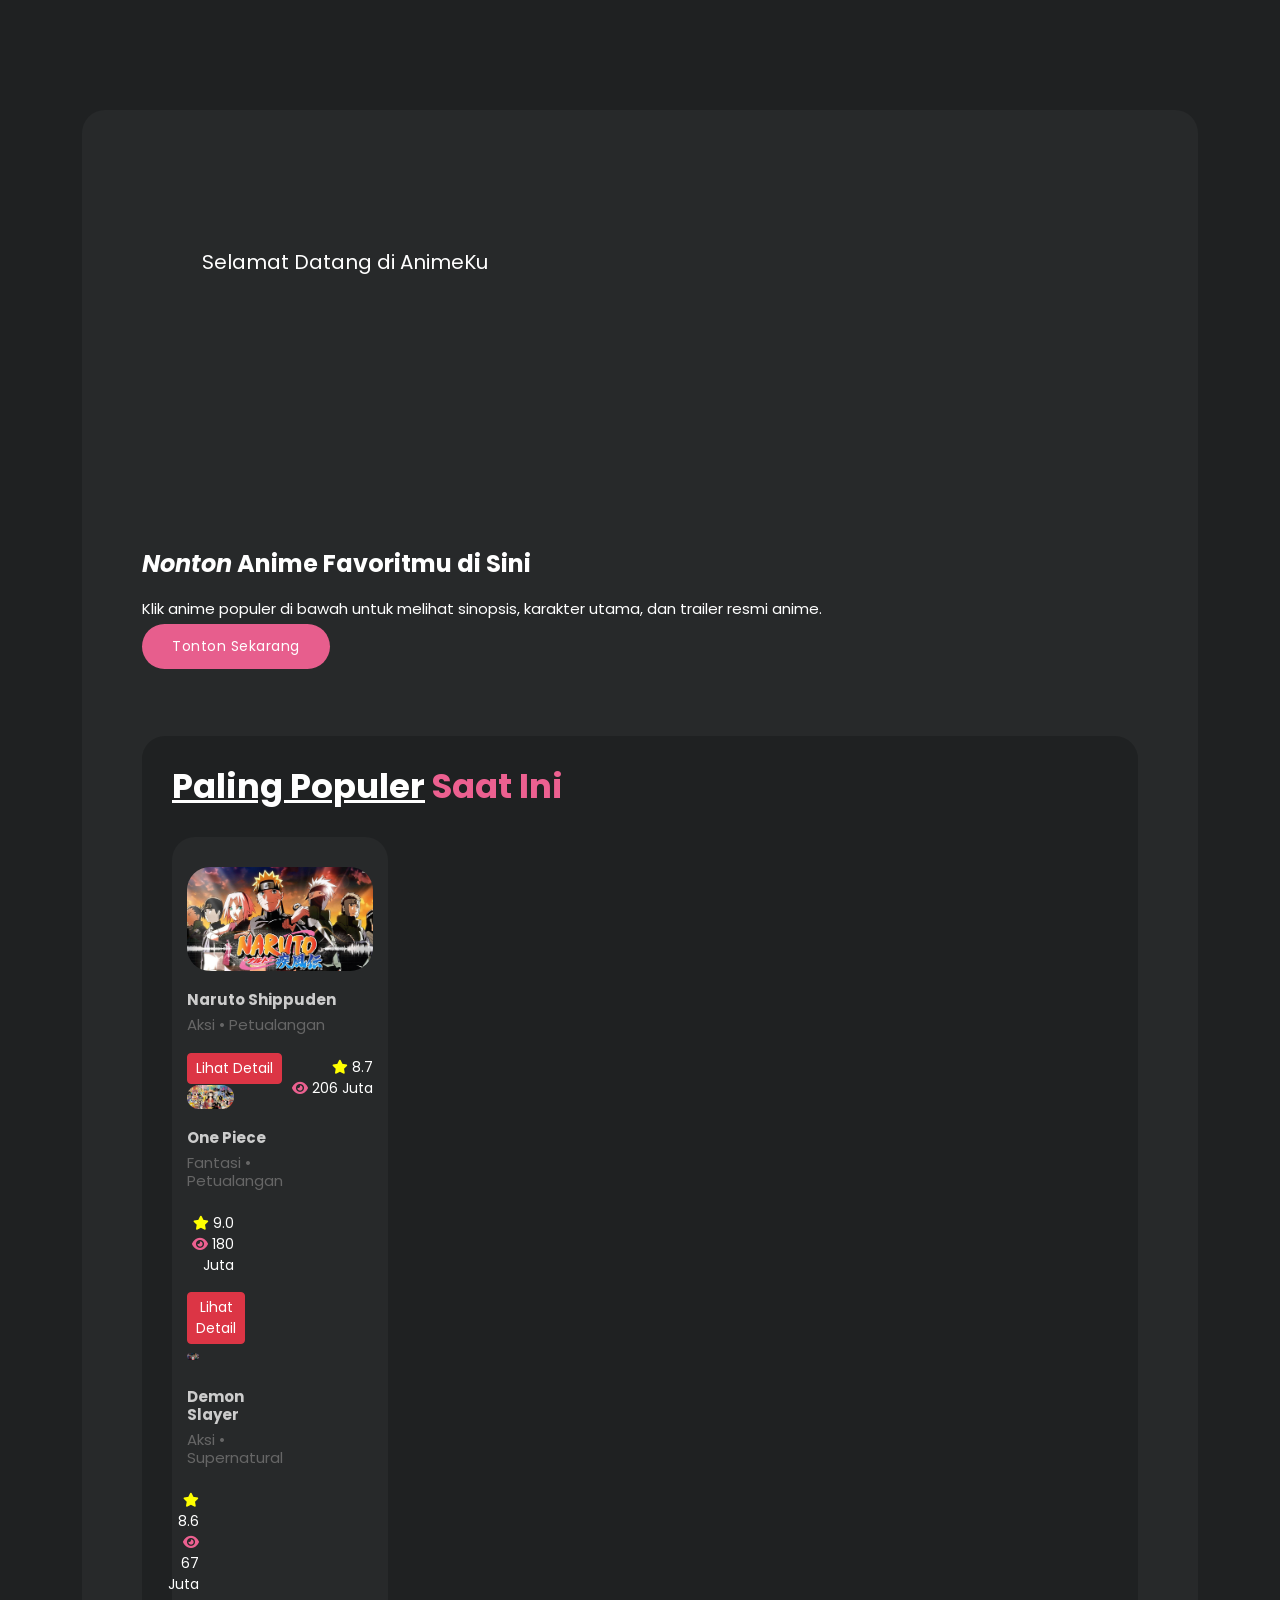
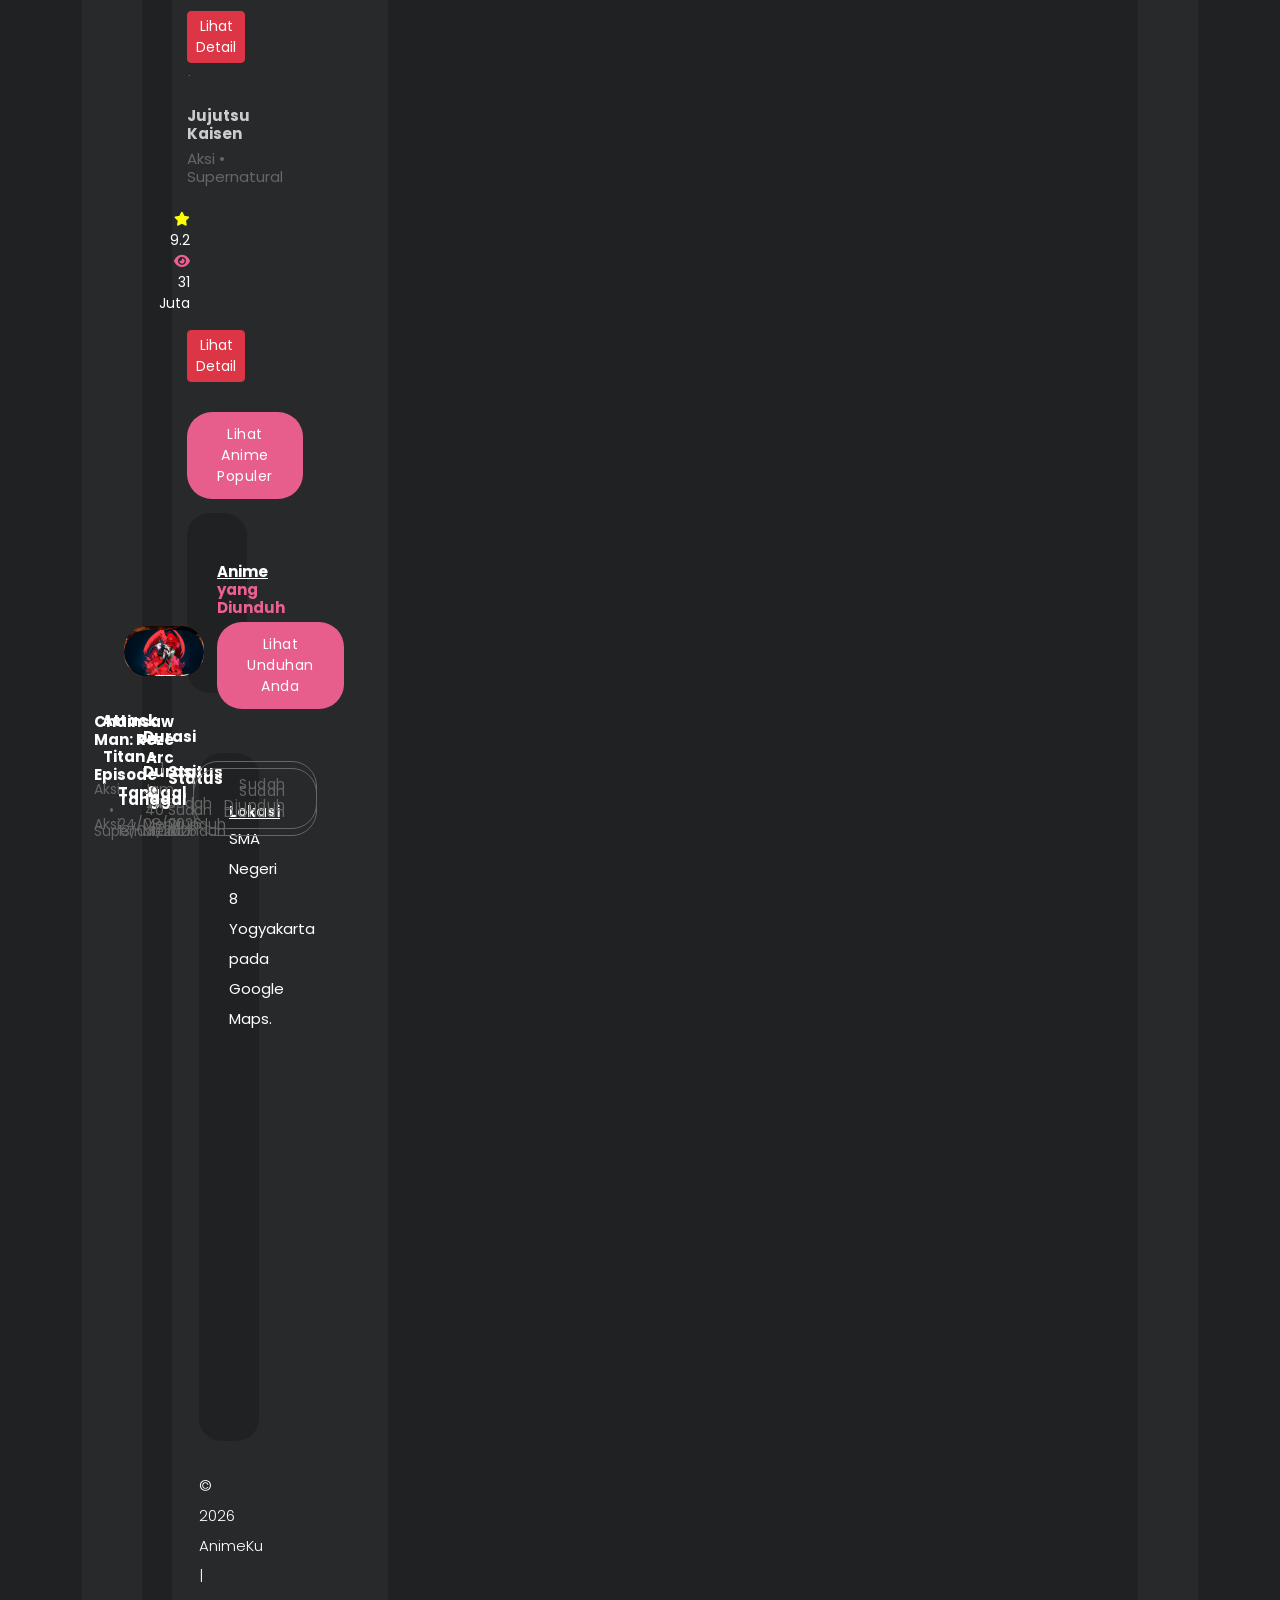
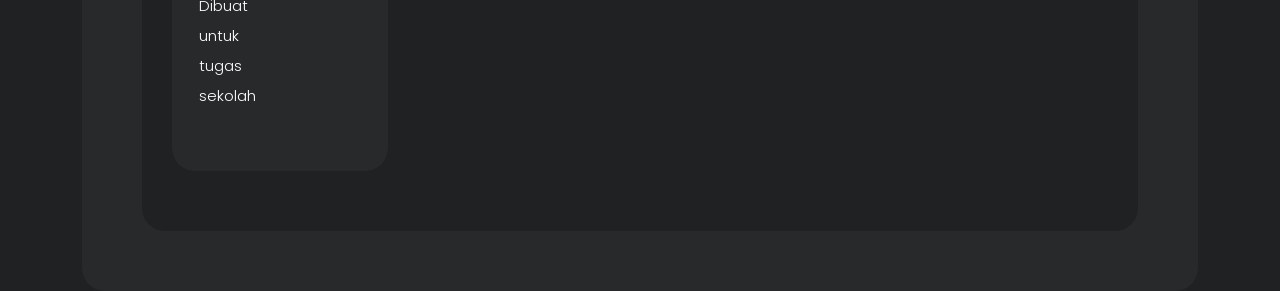
==== index.html @ 81d36a5a "Update index.html" ====
<!DOCTYPE html>
<html lang="id">

<head>
  <meta charset="utf-8">
  <meta name="viewport" content="width=device-width, initial-scale=1">

  <title>Nonton Anime - Streaming Anime Sub Indo</title>

  <!-- CSS -->
  <link href="vendor/bootstrap/css/bootstrap.min.css" rel="stylesheet">
  <link rel="stylesheet" href="assets/css/fontawesome.css">
  <link rel="stylesheet" href="assets/css/templatemo-cyborg-gaming.css">
  <link rel="stylesheet" href="assets/css/owl.css">
  <link rel="stylesheet" href="assets/css/animate.css">
</head>

<body>

<!-- HEADER -->
<header class="header-area header-sticky">
  <div class="container">
    <nav class="main-nav">

      <!-- LOGO -->
      <a href="index.html" class="logo">
        <img src="assets/images/logo.png" alt="logo anime">
      </a>

      <!-- SEARCH -->
      <div class="search-input">
        <input type="text" placeholder="Cari anime...">
      </div>

      <!-- MENU -->
      <ul class="nav">
        <li><a href="index.html" class="active">Beranda</a></li>
        <li><a href="streams.html">Anime yang Sedang Tayang</a></li>
        <li><a href="login.html">Login</a></li>
        <li><a href="profile.html">Profil</a></li>
      </ul>

    </nav>
  </div>
</header>

<div class="container">
<div class="page-content">

<!-- BANNER -->
<div class="main-banner">
  <div class="header-text">
    <h6>Selamat Datang di AnimeKu</h6>
  </div>
</div>
  
<h4><em>Nonton</em> Anime Favoritmu di Sini</h4>

<p style="color:white; margin-top:15px;">
Klik anime populer di bawah untuk melihat sinopsis,
karakter utama, dan trailer resmi anime.
</p>
    <div class="main-button">
      <a href="streams.html">Tonton Sekarang</a>
    </div>

<!-- POPULER -->
<div class="most-popular">
  <div class="heading-section">
    <h4><em>Paling Populer</em> Saat Ini</h4>
  </div>

  <div class="row">

    <!-- NARUTO -->
    <div class="col-lg-3 col-sm-6">
      <div class="item">
        <img src="assets/images/popular-01.jpg" alt="Naruto Shippuden">

        <h4>
          <a href="naruto.html">Naruto Shippuden</a><br>
          <span>Aksi • Petualangan</span>
        </h4>

        <ul>
          <li><i class="fa fa-star"></i> 8.7</li>
          <li><i class="fa fa-eye"></i> 206 Juta</li>
        </ul>

        <a href="naruto.html" class="btn btn-danger btn-sm mt-3">
          Lihat Detail
        </a>
     
    <!-- ONE PIECE -->
    <div class="col-lg-3 col-sm-6">
      <div class="item">
        <img src="assets/images/popular-02.jpg" alt="One Piece">

        <h4>
          <a href="onepiece.html">One Piece</a><br>
          <span>Fantasi • Petualangan</span>
        </h4>

        <ul>
          <li><i class="fa fa-star"></i> 9.0</li>
          <li><i class="fa fa-eye"></i> 180 Juta</li>
        </ul>

        <a href="onepiece.html" class="btn btn-danger btn-sm mt-3">
          Lihat Detail
        </a>
    
    <!-- DEMON SLAYER -->
    <div class="col-lg-3 col-sm-6">
      <div class="item">
        <img src="assets/images/popular-03.jpg" alt="Demon Slayer">

        <h4>
          <a href="demonslayer.html">Demon Slayer</a><br>
          <span>Aksi • Supernatural</span>
        </h4>

        <ul>
          <li><i class="fa fa-star"></i> 8.6</li>
          <li><i class="fa fa-eye"></i> 67 Juta</li>
        </ul>

        <a href="demonslayer.html" class="btn btn-danger btn-sm mt-3">
          Lihat Detail
        </a>
    
    <!-- JUJUTSU -->
    <div class="col-lg-3 col-sm-6">
      <div class="item">
        <img src="assets/images/popular-04.jpg" alt="Jujutsu Kaisen">

        <h4>
          <a href="jujutsu.html">Jujutsu Kaisen</a><br>
          <span>Aksi • Supernatural</span>
        </h4>

        <ul>
          <li><i class="fa fa-star"></i> 9.2</li>
          <li><i class="fa fa-eye"></i> 31 Juta</li>
        </ul>

        <a href="jujutsu.html" class="btn btn-danger btn-sm mt-3">
          Lihat Detail
        </a>

  <div class="main-button" style="margin-top:30px;">
    <a href="streams.html">Lihat Anime Populer</a>
  </div>

<!-- DOWNLOAD -->
<div class="gaming-library">
  <div class="heading-section">
    <h4><em>Anime</em> yang Diunduh</h4>
  </div>

  <!-- ITEM 1 -->
  <div class="item">
    <ul>
      <li><img src="assets/images/game-01.jpg" class="templatemo-item"></li>
      <li><h4>Attack on Titan - Episode 8</h4><span>Aksi</span></li>
      <li><h4>Tanggal</h4><span>24/08/2026</span></li>
      <li><h4>Durasi</h4><span>24 Menit</span></li>
      <li><h4>Status</h4><span>Sudah Diunduh</span></li>
      <li>
        <div class="main-border-button border-no-active">
          <a href="#">Sudah Diunduh</a>
        </div>
      </li>
    </ul>
  </div>

  <!-- ITEM 2 -->
  <div class="item">
    <ul>
      <li><img src="assets/images/game-02.jpg" class="templatemo-item"></li>
      <li><h4>Chainsaw Man: Reze Arc</h4><span>Aksi • Supernatural</span></li>
      <li><h4>Tanggal</h4><span>13/04/2026</span></li>
      <li><h4>Durasi</h4><span>1 Jam 40 Menit</span></li>
      <li><h4>Status</h4><span>Sudah Diunduh</span></li>
      <li>
        <div class="main-border-button border-no-active">
          <a href="#">Sudah Diunduh</a>
        </div>
      </li>
    </ul>
  </div>

  <div class="main-button">
    <a href="profile.html">Lihat Unduhan Anda</a>
  </div>
</div>

</div>
</div>

<!-- LOKASI -->
<div class="container">
  <div class="gaming-library">

    <div class="heading-section">
      <h4><em>Lokasi</em></h4>
    </div>

    <p style="color:white; margin-bottom:20px;">
      SMA Negeri 8 Yogyakarta pada Google Maps.
   </p>

    <iframe
      src="https://www.google.com/maps/embed?pb=!1m18!1m12!1m3!1d3952.899682158193!2d110.39281007366452!3d-7.800444677428095!2m3!1f0!2f0!3f0!3m2!1i1024!2i768!4f13.1!3m3!1m2!1s0x2e7a57669d43fe55%3A0x75fae1bb400d4da5!2sSMA%20Negeri%208%20Yogyakarta!5e0!3m2!1sid!2sid!4v1781019494598!5m2!1sid!2sid"
      width="100%"
      height="350"
      style="border:0; border-radius:15px;"
      allowfullscreen=""
      loading="lazy"
      referrerpolicy="no-referrer-when-downgrade">
    </iframe>

  </div>
</div>

<!-- FOOTER -->
<footer>
  <div class="container">
    <p>© 2026 AnimeKu | Dibuat untuk tugas sekolah</p>
  </div>
</footer>

<!-- JS -->
<script src="vendor/jquery/jquery.min.js"></script>
<script src="vendor/bootstrap/js/bootstrap.min.js"></script>
<script src="assets/js/custom.js"></script>

</body>
</html>
---- assets/css/templatemo-cyborg-gaming.css ----
/*

TemplateMo 579 Cyborg Gaming

https://templatemo.com/tm-579-cyborg-gaming

*/

/* ---------------------------------------------
Table of contents
------------------------------------------------
01. font & reset css
02. reset
03. global styles
04. header
05. banner
06. features
07. testimonials
08. contact
09. footer

--------------------------------------------- */
/* 
---------------------------------------------
font & reset css
--------------------------------------------- 
*/
@import url("https://fonts.googleapis.com/css2?family=Poppins:wght@100;200;300;400;500;600;700;800;900");
/* 
---------------------------------------------
reset
--------------------------------------------- 
*/
html, body, div, span, applet, object, iframe, h1, h2, h3, h4, h5, h6, p, blockquote, div
pre, a, abbr, acronym, address, big, cite, code, del, dfn, em, font, img, ins, kbd, q,
s, samp, small, strike, strong, sub, sup, tt, var, b, u, i, center, dl, dt, dd, ol, ul, li,
figure, header, nav, section, article, aside, footer, figcaption {
  margin: 0;
  padding: 0;
  border: 0;
  outline: 0;
}

.clearfix:after {
  content: ".";
  display: block;
  clear: both;
  visibility: hidden;
  line-height: 0;
  height: 0;
}

.clearfix {
  display: inline-block;
}

html[xmlns] .clearfix {
  display: block;
}

* html .clearfix {
  height: 1%;
}

ul, li {
  padding: 0;
  margin: 0;
  list-style: none;
}

header, nav, section, article, aside, footer, hgroup {
  display: block;
}

* {
  box-sizing: border-box;
}

html, body {
  font-family: 'Poppins', sans-serif;
  font-weight: 400;
  background-color: #1e1e1e;
  font-size: 16px;
  -ms-text-size-adjust: 100%;
  -webkit-font-smoothing: antialiased;
  -moz-osx-font-smoothing: grayscale;
}

a {
	color: #CCC;
  text-decoration: none !important;
}
a:hover {
	color: #F99;
}

h1, h2, h3, h4, h5, h6 {
  margin-top: 0px;
  margin-bottom: 0px;
  color: #fff;
  font-weight: 700;
}

ul {
  margin-bottom: 0px;
}

p {
  font-size: 15px;
  line-height: 30px;
  color: #fff;
}

img {
  width: 100%;
  overflow: hidden;
}

/* 
---------------------------------------------
Global Styles
--------------------------------------------- 
*/
html,
body {
  background: #1f2122;
  font-family: 'Poppins', sans-serif;
}

body .page-content {
  margin-top: 110px;
  background-color: #27292a;
  padding: 60px;
  border-radius: 23px;
}

p {
  font-size: 15px;
  color: #666;
  line-height: 30px;
  margin-bottom: 0px;
}

::selection {
  background: #e75e8d;
  color: #fff;
}

::-moz-selection {
  background: #e75e8d;
  color: #fff;
}

.templatemo-item {
	max-width: 80px; 
	border-radius: 23px;
}

.main-button a {
  font-size: 14px;
  color: #fff;
  background-color: #e75e8d;
  padding: 12px 30px;
  display: inline-block;
  border-radius: 25px;
  font-weight: 400;
  text-transform: capitalize;
  letter-spacing: 0.5px;
  transition: all .3s;
  position: relative;
  overflow: hidden;
}

.main-button a:hover {
  background-color: #fff;
  color: #e75e8d;
}

.main-border-button a {
  font-size: 14px;
  color: #ec6090;
  background-color: transparent;
  border: 1px solid #ec6090;
  padding: 12px 30px;
  display: inline-block;
  border-radius: 25px;
  font-weight: 400;
  text-transform: capitalize;
  letter-spacing: 0.5px;
  transition: all .3s;
  position: relative;
  overflow: hidden;
}

.main-border-button a:hover {
  border-color: #fff;
  background-color: #fff;
  color: #e75e8d;
}

.border-no-active a {
  border-color: #666;
  color: #666;
}

.border-no-active a:hover{
  border-color: #666;
  color: #666;
  background-color: transparent;
}

section {
  margin-top: 120px;
}

.heading-section h4 {
  color: #ec6090;
  font-size: 34px;
  text-decoration: none;
  margin-bottom: 30px;
}

.heading-section h4 em {
  color: #fff;
  font-style: normal;
  text-decoration: underline;
}

/* 
---------------------------------------------
Pre-loader Style
--------------------------------------------- 
*/

.js-preloader {
  position: fixed;
  top: 0;
  left: 0;
  right: 0;
  bottom: 0;
  background-color: rgba(0,0,0,0.99);
  display: -webkit-box;
  display: flex;
  -webkit-box-align: center;
  align-items: center;
  -webkit-box-pack: center;
  justify-content: center;
  opacity: 1;
  visibility: visible;
  z-index: 9999;
  -webkit-transition: opacity 0.25s ease;
  transition: opacity 0.25s ease;
}

.js-preloader.loaded {
  opacity: 0;
  visibility: hidden;
  pointer-events: none;
}

@-webkit-keyframes dot {
  50% {
      -webkit-transform: translateX(96px);
      transform: translateX(96px);
  }
}

@keyframes dot {
  50% {
      -webkit-transform: translateX(96px);
      transform: translateX(96px);
  }
}

@-webkit-keyframes dots {
  50% {
      -webkit-transform: translateX(-31px);
      transform: translateX(-31px);
  }
}

@keyframes dots {
  50% {
      -webkit-transform: translateX(-31px);
      transform: translateX(-31px);
  }
}

.preloader-inner {
  position: relative;
  width: 142px;
  height: 40px;
  background: transparent;
}

.preloader-inner .dot {
  position: absolute;
  width: 16px;
  height: 16px;
  top: 12px;
  left: 15px;
  background: #e75e8d;
  border-radius: 50%;
  -webkit-transform: translateX(0);
  transform: translateX(0);
  -webkit-animation: dot 2.8s infinite;
  animation: dot 2.8s infinite;
}

.preloader-inner .dots {
  -webkit-transform: translateX(0);
  transform: translateX(0);
  margin-top: 12px;
  margin-left: 31px;
  -webkit-animation: dots 2.8s infinite;
  animation: dots 2.8s infinite;
}

.preloader-inner .dots span {
  display: block;
  float: left;
  width: 16px;
  height: 16px;
  margin-left: 16px;
  background: #e75e8d;
  border-radius: 50%;
}



/* 
---------------------------------------------
Header Style
--------------------------------------------- 
*/

.background-header {
  background-color: #fff !important;
  height: 70px!important;
  position: fixed!important;
  top: 0!important;
  left: 0;
  right: 0;
  box-shadow: 0px 0px 10px rgba(0,0,0,0.15)!important;
  -webkit-transition: all .5s ease 0s;
  -moz-transition: all .5s ease 0s;
  -o-transition: all .5s ease 0s;
  transition: all .5s ease 0s;
  display: none;
}

.header-area {
  background-color: transparent;
  position: absolute;
  height: 70px;
  top: 15px;
  left: 0;
  right: 0;
  z-index: 100;
  -webkit-transition: all .5s ease 0s;
  -moz-transition: all .5s ease 0s;
  -o-transition: all .5s ease 0s;
  transition: all .5s ease 0s;
}

.header-area .main-nav {
  min-height: 80px;
  background: transparent;
  display: flex;
  padding: 15px 0px;
  border-radius: 50px;
}

.background-header .main-nav {
  padding: 0px;
  background-color: transparent;
}

.header-area .main-nav #search {
  position: relative;
}

.header-area .main-nav #search input {
  background-color: #27292a;
  height: 46px;
  border-radius: 23px;
  border: none;
  color: #666;
  font-size: 14px;
  padding: 0px 15px 0px 45px;
}

.header-area .main-nav #search i {
  position: absolute;
  color: #666;
  left: 20px;
  top: 16px;
  width: 18px;
  height: 18px;
  font-size: 16px;
}

.header-area .main-nav .logo {
  border-right: 1px solid #27292a;
  flex-basis: 25%;
  margin-right: 5%;
  -webkit-transition: all 0.3s ease 0s;
  -moz-transition: all 0.3s ease 0s;
  -o-transition: all 0.3s ease 0s;
  transition: all 0.3s ease 0s;
}

.header-area .main-nav .logo img {
  width: 191px;
}

.background-header .main-nav .logo {
  margin-top: 8px;
}

.background-header .main-nav .logo img {
  width: 180px;
}

.header-area .main-nav .nav {
  display: inline-flex;
  flex-basis: 70%;
  justify-content: flex-end;
  vertical-align: middle;
  text-align: right;
  margin-top: 0px;
  margin-right: 0px;
  -webkit-transition: all 0.3s ease 0s;
  -moz-transition: all 0.3s ease 0s;
  -o-transition: all 0.3s ease 0s;
  transition: all 0.3s ease 0s;
  position: relative;
  z-index: 999;
}

.header-area .main-nav .nav li {
  padding-left: 10px;
  padding-right: 10px;
  display: inline-block;
}

.header-area .main-nav .nav li a {
  display: block;
  font-weight: 400;
  font-size: 14px;
  text-transform: capitalize;
  color: #666;
  -webkit-transition: all 0.3s ease 0s;
  -moz-transition: all 0.3s ease 0s;
  -o-transition: all 0.3s ease 0s;
  transition: all 0.3s ease 0s;
  border: transparent;
  padding: 13px 10px;
  border-radius: 18px;
  letter-spacing: .3px;
}

.header-area .main-nav .nav li:last-child a {
  background-color: #27292a;
  padding: 8px 10px 8px 20px;
  border-radius: 23px;
}

.header-area .main-nav .nav li:last-child a img {
  max-width: 30px;
  border-radius: 50%;
  margin-left: 5px;
}

.header-area .main-nav .nav li.has-sub ul.sub-menu li:last-child a:hover,
.background-header .main-nav .nav li.has-sub ul.sub-menu li:last-child a:hover {
  padding-left: 25px !important;
}

.header-area .main-nav .nav li:hover a,
.header-area .main-nav .nav li a.active {
  color: #e75e8d !important;
}

.header-area .main-nav .nav li:last-child:hover a,
.header-area .main-nav .nav li:last-child a.active {
  color: #fff !important;
  background-color: #e75e8d !important;
}

.background-header .main-nav .nav li:hover a,
.background-header .main-nav .nav li a.active {
  color: #fff;
  opacity: 1;
}

.header-area .main-nav .nav li.has-sub {
  position: relative;
  padding-right: 15px;
}

.header-area .main-nav .menu-trigger {
  cursor: pointer;
  display: block;
  position: absolute;
  top: 23px;
  width: 32px;
  height: 40px;
  text-indent: -9999em;
  z-index: 99;
  right: 20px;
  display: none;
}

.background-header .main-nav .menu-trigger {
  top: 17px;
}

.header-area .main-nav .menu-trigger span,
.header-area .main-nav .menu-trigger span:before,
.header-area .main-nav .menu-trigger span:after {
  -moz-transition: all 0.4s;
  -o-transition: all 0.4s;
  -webkit-transition: all 0.4s;
  transition: all 0.4s;
  background-color: #e75e8d;
  display: block;
  position: absolute;
  width: 30px;
  height: 2px;
  left: 0;
}

.background-header .main-nav .menu-trigger span,
.background-header .main-nav .menu-trigger span:before,
.background-header .main-nav .menu-trigger span:after {
  background-color: #e75e8d;
}

.header-area .main-nav .menu-trigger span:before,
.header-area .main-nav .menu-trigger span:after {
  -moz-transition: all 0.4s;
  -o-transition: all 0.4s;
  -webkit-transition: all 0.4s;
  transition: all 0.4s;
  background-color: #e75e8d;
  display: block;
  position: absolute;
  width: 30px;
  height: 2px;
  left: 0;
  width: 75%;
}

.background-header .main-nav .menu-trigger span:before,
.background-header .main-nav .menu-trigger span:after {
  background-color: #e75e8d;
}

.header-area .main-nav .menu-trigger span:before,
.header-area .main-nav .menu-trigger span:after {
  content: "";
}

.header-area .main-nav .menu-trigger span {
  top: 16px;
}

.header-area .main-nav .menu-trigger span:before {
  -moz-transform-origin: 33% 100%;
  -ms-transform-origin: 33% 100%;
  -webkit-transform-origin: 33% 100%;
  transform-origin: 33% 100%;
  top: -10px;
  z-index: 10;
}

.header-area .main-nav .menu-trigger span:after {
  -moz-transform-origin: 33% 0;
  -ms-transform-origin: 33% 0;
  -webkit-transform-origin: 33% 0;
  transform-origin: 33% 0;
  top: 10px;
}

.header-area .main-nav .menu-trigger.active span,
.header-area .main-nav .menu-trigger.active span:before,
.header-area .main-nav .menu-trigger.active span:after {
  background-color: transparent;
  width: 100%;
}

.header-area .main-nav .menu-trigger.active span:before {
  -moz-transform: translateY(6px) translateX(1px) rotate(45deg);
  -ms-transform: translateY(6px) translateX(1px) rotate(45deg);
  -webkit-transform: translateY(6px) translateX(1px) rotate(45deg);
  transform: translateY(6px) translateX(1px) rotate(45deg);
  background-color: #e75e8d;
}

.background-header .main-nav .menu-trigger.active span:before {
  background-color: #e75e8d;
}

.header-area .main-nav .menu-trigger.active span:after {
  -moz-transform: translateY(-6px) translateX(1px) rotate(-45deg);
  -ms-transform: translateY(-6px) translateX(1px) rotate(-45deg);
  -webkit-transform: translateY(-6px) translateX(1px) rotate(-45deg);
  transform: translateY(-6px) translateX(1px) rotate(-45deg);
  background-color: #e75e8d;
}

.background-header .main-nav .menu-trigger.active span:after {
  background-color: #e75e8d;
}

.header-area.header-sticky {
  min-height: 70px;
}

.header-area.header-sticky .nav li a.active {
  color: #fff;
}

@media (max-width: 1200px) {
  .header-area .main-nav .nav li {
    padding-left: 10px;
    padding-right: 10px;
  }
  .header-area .main-nav:before {
    display: none;
  }
}

@media (max-width: 992px) {
  .header-area {
    top: 0;
  }
  .header-area .main-nav {
    background-color: transparent;
    border-radius: 0px;
  }
  .header-area .main-nav .nav {
    height: auto;
    flex-basis: 100%;
  }
  .header-area .main-nav .logo {
    position: absolute;
    left: 30px;
    top: 15px;
  }
  .background-header .main-nav .logo {
    top: 0px;
  }
  .background-header .main-nav .border-button {
    top: 0px !important;
  }
  .header-area .main-nav .border-button {
    position: absolute;
    top: 15px;
    right: 70px;
  }
  .header-area.header-sticky .nav li a:hover,
  .header-area.header-sticky .nav li a.active {
    color: #e75e8d!important;
    opacity: 1;
  }
  .header-area.header-sticky .nav li.search-icon a {
    width: 100%;
  }
  .header-area {
    background-color: #f7f7f7;
    padding: 0px 15px;
    height: 80px;
    box-shadow: none;
    text-align: center;
  }
  .header-area .container {
    padding: 0px;
  }
  .header-area .logo {
    margin-left: 0px;
  }
  .header-area .menu-trigger {
    display: block !important;
  }
  .header-area .main-nav {
    overflow: hidden;
  }
  .header-area .main-nav .nav {
    float: none;
    width: 100%;
    display: none;
    -webkit-transition: all 0s ease 0s;
    -moz-transition: all 0s ease 0s;
    -o-transition: all 0s ease 0s;
    transition: all 0s ease 0s;
    margin-left: 0px;
  }
  .header-area.header-sticky .nav {
    margin-top: 65px !important;
    text-align: center;
  }
  .background-header.header-sticky .nav {
    margin-top: 70px !important;
  }
  .header-area .main-nav .nav li:first-child {
    border-top: 1px solid #eee;
  }
  .header-area .main-nav .nav li {
    width: 100%;
    background: #fff;
    border-bottom: 1px solid #eee;
    padding-left: 0px !important;
    padding-right: 0px !important;
  }
  .header-area .main-nav .nav li a {
    height: 50px !important;
    line-height: 50px !important;
    padding: 0px !important;
    border: none !important;
    background: #fff !important;
    color: #1e1e1e !important;
  }
  .header-area .main-nav .nav li a:hover {
    background: #fff !important;
    color: #e75e8d!important;
  }
  .header-area .main-nav .nav li:last-child a img {
    display: none;
  }
  .header-area .main-nav .nav li:last-child a:hover {
    color: #ec6090 !important;
    background-color: transparent !important;
  }
  .header-area .main-nav .nav li.has-sub ul.sub-menu {
    position: relative;
    visibility: inherit;
    opacity: 1;
    z-index: 1;
    transform: translateY(0%);
    top: 0px;
    width: 100%;
    box-shadow: none;
    height: 0px;
    transition: all 0s;
  }
  .header-area .main-nav .nav li.submenu ul li a {
    font-size: 12px;
    font-weight: 400;
  }
  .header-area .main-nav .nav li.submenu ul li a:hover:before {
    width: 0px;
  }
  .header-area .main-nav .nav li.has-sub ul.sub-menu {
    height: auto;
  }
  .header-area .main-nav .nav li.has-sub:after {
    color: #3B566E;
    right: 30px;
    font-size: 14px;
    top: 15px;
  }
  .header-area .main-nav .nav li.submenu:hover ul, .header-area .main-nav .nav li.submenu:focus ul {
    height: 0px;
  }
}

/* 
---------------------------------------------
Banner Style
--------------------------------------------- 
*/

.main-banner {
  background-image: url(../images/banner-bg.jpg);
  background-position: center center;
  background-size: cover;
  min-height: 380px;
  border-radius: 23px;
  padding: 80px 60px;
}

.main-banner h6 {
  font-size: 20px;
  color: #fff;
  font-weight: 400;
  margin-bottom: 25px;
}

.main-banner h4 {
  font-size: 45px;
  text-transform: uppercase;
  margin-bottom: 25px;
}

.main-banner h4 em {
  font-style: normal;
  color: #ec6090;
}

/* 
---------------------------------------------
Most Popular Style
--------------------------------------------- 
*/

.most-popular {
  margin-top: 60px;
  padding: 30px;
  background-color: #1f2122;
  border-radius: 23px;
}

.most-popular .item {
  background-color: #27292a;
  padding: 30px 15px;
  border-radius: 23px;
  margin-bottom: 30px;
}

.most-popular .item .item {
  padding: 0px;
  border-radius: 0px;
  background-color: transparent;
  margin-bottom: 0px;
}

.most-popular .item img {
  border-radius: 23px;
}

.most-popular .item h4 {
  font-size: 15px;
  margin-top: 20px;
  margin-bottom: 0px;
  display: inline-block;
}

.most-popular .item span {
  color: #666;
  display: block;
  margin-top: 7px;
  font-weight: 400;
}

.most-popular .item ul {
  float: right;
  margin-top: 20px;
}

.most-popular .item ul li {
  text-align: right;
  color: #fff;
  font-size: 14px;
}

.most-popular .item ul li:first-child i {
  color: yellow;
}

.most-popular .item ul li:last-child i {
  color: #ec6090;
}

.most-popular .main-button {
  text-align: center;
  margin-bottom: -53px;
}

/* 
---------------------------------------------
Gaming Library Style
--------------------------------------------- 
*/

.gaming-library {
  margin-top: 60px;
  padding: 30px;
  background-color: #1f2122;
  border-radius: 23px;
}

.gaming-library .item {
  border-bottom: 1px solid #27292a;
  margin-bottom: 20px;
  padding-bottom: 20px;
}

.gaming-library .last-item {
  margin-bottom: 30px;
}

.profile-library .last-item {
  border-bottom: none;
  padding-bottom: 0px;
  margin-bottom: 0px;
}

.gaming-library .item ul li {
  margin-top: 15px;
}

.gaming-library .item ul li img {
  margin-top: -30px;
}

.gaming-library .item ul li {
  display: inline-block;
  width: 17%;
}

.gaming-library .item ul li:first-child {
  width: 110px;
}

.gaming-library .item ul li:last-child {
  width: 15%;
  text-align: right;
}

.gaming-library .item ul li h4 {
  font-size: 15px;
  margin-bottom: 5px;
}

.gaming-library .item ul li span {
  color: #666;
  font-size: 14px;
}

.gaming-library .main-button {
  text-align: center;
  margin-bottom: -53px;
}

/* 
---------------------------------------------
Footer Style
--------------------------------------------- 
*/

footer p {
  text-align: center;
  padding: 30px 0px;
  color: #fff;
  font-weight: 300;
}

footer p a {
  color: #fff;
  transition: all .3s;
}

footer p a:hover {
  color: #ec6090;
}

/* 
---------------------------------------------
Featured Games Style
--------------------------------------------- 
*/

.featured-games {
  border-radius: 23px;
  background-color: #1f2122;
  padding: 30px;
}

.featured-games .item .thumb {
  position: relative;
  overflow: hidden;
}

.featured-games .item .thumb .hover-effect {
  position: absolute;
  bottom: -100px;
  text-align: center;
  width: 100%;
  opacity: 0;
  visibility: hidden;
  transition: all .4s;
}

.featured-games .item .thumb:hover .hover-effect {
  opacity: 1;
  visibility: visible;
  bottom: 15px;
}

.featured-games .item .thumb .hover-effect h6 {
  background-color: rgba(31,33,34,0.95);
  display: inline-block;
  color: #ec6090;
  font-weight: 600;
  font-size: 14px;
  padding: 10px 20px;
  border-radius: 25px;
}

.featured-games .item img {
  border-radius: 23px;
}

.featured-games .item h4 {
  font-size: 15px;
  margin-top: 20px;
  margin-bottom: 0px;
  display: inline-block;
}

.featured-games .item span {
  color: #666;
  display: block;
  margin-top: 7px;
  font-weight: 400;
}

.featured-games .item ul {
  float: right;
  margin-top: 20px;
}

.featured-games .item ul li {
  text-align: right;
  color: #fff;
  font-size: 14px;
}

.featured-games .item ul li:first-child i {
  color: yellow;
}

.featured-games .item ul li:last-child i {
  color: #ec6090;
}

.featured-games .owl-nav {
  position: absolute;
  margin: 0 auto;
  top: -70px;
  right: 0;
}

.featured-games .owl-nav .owl-prev {
  margin-right: 2.5px;
}

.featured-games .owl-nav .owl-next {
  margin-left: 2.5px;
}

.featured-games .owl-nav .owl-prev span,
.featured-games .owl-nav .owl-next span  {
  font-size: 36px;
  display: inline-block;
  color: #666;
  opacity: 1;
  transition: all .3s;
}

.featured-games .owl-nav .owl-prev span:hover,
.featured-games .owl-nav .owl-next span:hover {
  opacity: 1;
  color: #ec6090;
}

.top-downloaded {
  border-radius: 23px;
  background-color: #1f2122;
  padding: 30px;
  max-height: 567px;
  min-height: 567px;
}

.top-downloaded ul li {
  position: relative;
  display: inline-block;
  width: 100%;
}

.top-downloaded ul li img {
  float: left;
  margin-right: 15px;
}

.top-downloaded ul li h4 {
  font-size: 15px;
  padding-top: 7px;
}

.top-downloaded ul li h6 {
  font-size: 15px;
  color: #666;
  font-weight: 400;
  margin-top: 5px;
  margin-bottom: 5px;
}

.top-downloaded ul li span {
  color: #fff;
  font-size: 15px;
  margin-right: 10px;
}

.top-downloaded ul li .download i {
  position: absolute;
  right: 0;
  top: 50%;
  transform: translateY(-23px);
  width: 46px;
  height: 46px;
  text-align: center;
  line-height: 46px;
  color: #ec6090;
  background-color: #27292a;
  border-radius: 50%;
}

.top-downloaded ul li {
  border-bottom: 1px solid #27292a;
  margin-bottom: 28px;
  padding-bottom: 28px;
}

.top-downloaded .text-button  {
  text-align: center;
}

.top-downloaded .text-button a {
  font-weight: 600;
  color: #ec6090;
  font-size: 15px;
}

/* 
---------------------------------------------
Start Stream Style
--------------------------------------------- 
*/

.start-stream .heading-section {
  margin-top: 60px;
  text-align: center;
  margin-bottom: 60px;
}

.start-stream .item {
  padding: 30px;
  border: 1px solid #444;
  border-radius: 23px;
}

.start-stream .item h4 {
  font-size: 20px;
  margin-top: 20px;
  margin-bottom: 15px;
  font-weight: 600;
}

.start-stream .main-button {
  text-align: center;
  margin-top: 30px;
}

/* 
---------------------------------------------
Live Stream Style
--------------------------------------------- 
*/

.live-stream {
  margin-top: 60px;
  border-radius: 23px;
  background-color: #1f2122;
  padding: 30px;
}

.live-stream .item {
  margin-bottom: 30px;
}

.live-stream .thumb {
  position: relative;
  overflow: hidden;
  margin-bottom: 20px;
}

.live-stream .thumb img {
  border-radius: 23px; 
}

.live-stream .thumb:hover .hover-effect {
  opacity: 1;
  visibility: visible;
}

.live-stream .hover-effect {
  opacity: 0;
  visibility: hidden;
  transition: all .4s;
}

.live-stream .hover-effect .live a { 
  position: absolute;
  background-color: rgba(236, 96, 144, 0.9);
  padding: 5px 10px;
  border-radius: 23px;
  color: #fff;
  font-size: 14px;
  right: 15px;
  top: 15px;
}

.live-stream .hover-effect ul {
  position: absolute;
  bottom: 20px;
  text-align: center;
  width: 100%;
}

.live-stream .hover-effect ul li {
  display: inline-block;
  margin: 0px 5px;
}

.live-stream .hover-effect ul li a {
  background-color: rgba(236, 96, 144, 0.9);
  padding: 5px 10px;
  border-radius: 23px;
  color: #fff;
  font-size: 14px;
}

.live-stream .avatar img {
  margin-right: 15px;
}

.live-stream span i {
  color: #fff;
  background-color: #ec6090;
  border-radius: 50%;
  font-size: 12px;
  width: 20px;
  height: 20px;
  display: inline-block;
  text-align: center;
  line-height: 20px;
  margin-right: 3px;
}

.live-stream span {
  font-size: 14px;
  color: #ec6090;
}

.live-stream .down-content h4 {
  margin-top: 8px;
  font-size: 20px;
  font-weight: 700;
  margin-left: 61px;
}

.live-stream .main-button {
  text-align: center;
  margin-bottom: -53px;
}

/* 
---------------------------------------------
Featured Banner Style
--------------------------------------------- 
*/

.feature-banner .thumb {
  position: relative;
  max-height: 305px;
  overflow: hidden;
  border-radius: 23px;;
}

.feature-banner .thumb a {
  position: absolute;
  left: 50%;
  top: 50%;
  transform: translate(-23px, -23px);
  width: 46px;
  height: 46px;
  background-color: #fff;
  border-radius: 50%;
  display: inline-block;
  text-align: center;
  line-height: 46px;
  color: #ec6090;
}

/* 
---------------------------------------------
Game Details Style
--------------------------------------------- 
*/

.game-details h2 {
  font-size: 45px;
  text-transform: uppercase;
  text-align: center;
  margin: 60px 0px;
}

.game-details .content {
  border-radius: 23px;
  padding: 30px;
  background-color: #1f2122;
}

.game-details .content .left-info {
  background-color: #27292a;
  border-radius: 23px;
  padding: 30px;
  margin-bottom: 30px;
}

.game-details .content .left-info .left {
  float: left;
}

.game-details .content .left-info h4 {
  font-size: 15px;
  display: block;
}

.game-details .content .left-info span {
  color: #666;
  display: block;
  margin-top: 7px;
  font-weight: 400;
}

.game-details .content .left-info ul {
  text-align: right;
}

.game-details .content .left-info ul li {
  color: #fff;
  font-size: 14px;
  margin-bottom: 3px;
}

.game-details .content .left-info ul li:first-child i {
  color: yellow;
}

.game-details .content .left-info ul li:last-child i {
  color: #ec6090;
}

.game-details .content .right-info {
  background-color: #27292a;
  border-radius: 23px;
  padding: 30px;
  margin-bottom: 30px;
}

.game-details .content .right-info ul li {
  display: inline-block;
  width: 23%;
  text-align: center;
  font-size: 14px;
  color: #fff;
}

.game-details .content .right-info ul li i {
  display: block;
  margin-bottom: 12px;
}

.game-details .content .right-info ul li:first-child i {
  color: yellow;
} 

.game-details .content .right-info ul li i {
  color: #ec6090;
}

.game-details .main-border-button {
  margin-top: 35px;
}

.game-details .main-border-button a {
  text-align: center;
  width: 100%;
} 

/* 
---------------------------------------------
Other Related Style
--------------------------------------------- 
*/

.other-games {
  border-radius: 23px;
  padding: 30px 30px 0px 30px;
  background-color: #1f2122;
  margin-top: 60px;
}

.other-games .item {
  position: relative;
  border-bottom: 1px solid #27292a;
  padding-bottom: 52px;
  margin-bottom: 30px;
}

.other-games .item img {
  float: left;
  margin-right: 15px;
}

.other-games .item h4 {
  display: inline-block;
  font-size: 15px;
  margin-bottom: 5px;
  padding-top: 15px;
}

.other-games .item span {
  color: #666;
  font-size: 14px;
  display: block;
}

.other-games ul {
  position: absolute;
  right: 0;
  top: 15px;
}

.other-games ul li {
  color: #fff;
  font-size: 14px;
  margin-bottom: 3px;
}

.other-games ul li:first-child i {
  color: yellow;
}

.other-games ul li:last-child i {
  color: #ec6090;
}

/* 
---------------------------------------------
Top Streamers Style
--------------------------------------------- 
*/

.top-streamers {
  border-radius: 23px;
  background-color: #1f2122;
  padding: 30px;
  max-height: 567px;
  min-height: 567px;
}

.top-streamers ul li {
  display: inline-block;
  width: 100%;
  border-bottom: 1px solid #353637;
  margin-bottom: 25px;
  padding-bottom: 25px;
}

.top-streamers ul li:last-child {
  border-bottom: none;
  padding-bottom: 0px;
  margin-bottom: 0px;
}

.top-streamers ul li span {
  float: left;
  font-size: 15px;
  color: #fff;
  font-weight: 700;
  padding-top: 12px;
  margin-right: 10px;
}

.top-streamers ul li h6 {
  display: inline;
  font-size: 14px;
  color: #ec6090;
  font-weight: 400;
}

.top-streamers ul li h6 i {
  color: #fff;
  background-color: #ec6090;
  border-radius: 50%;
  font-size: 12px;
  width: 20px;
  height: 20px;
  display: inline-block;
  text-align: center;
  line-height: 20px;
  margin-right: 3px;
}

.top-streamers ul li .main-button {
  float: right;
}

.top-streamers ul li .main-button a {
  padding: 8px 20px;
}

/* 
---------------------------------------------
Profile Style
--------------------------------------------- 
*/

.main-profile {
  border-radius: 23px;
  padding: 30px;
  background-color: #1f2122;
}

.main-profile .main-info span {
  font-size: 14px;
  color: #fff;
  background-color: #e75e8d;
  padding: 8px 20px;
  display: inline-block;
  border-radius: 25px;
  font-weight: 400;
  text-transform: capitalize;
  letter-spacing: 0.5px;
  margin-bottom: 15px;
}

.main-profile .main-info h4 {
  margin-bottom: 20px;
}

.main-profile .main-info .main-border-button {
  margin-top: 25px;
}

.main-profile ul {
  border-radius: 23px;
  padding: 30px;
  background-color: #27292a;
}

.main-profile ul li {
  width: 100%;
  font-size: 14px;
  color: #666;
  margin-bottom: 20px;
  padding-bottom: 20px;
  border-bottom: 1px solid #666;
}

.main-profile ul li span {
  float: right;
  font-weight: 500;
  color: #ec6090;
}

.main-profile ul li:last-child {
  border-bottom: none;
  padding-bottom: 0;
  margin-bottom: 0;
}

.clips {
  margin-top: 30px;
  border-top: 2px solid #27292a;
}

.clips .heading-section {
  margin-top: 30px;
}

.clips .item  {
  border-radius: 23px;
  padding: 30px 15px;
  background-color: #27292a;
  margin-bottom: 30px;
}

.clips .item .thumb {
  position: relative;
  margin-bottom: 15px;
}

.clips .item .thumb a {
  position: absolute;
    left: 50%;
    top: 50%;
    transform: translate(-23px, -23px);
    width: 46px;
    height: 46px;
    background-color: #fff;
    border-radius: 50%;
    display: inline-block;
    text-align: center;
    line-height: 46px;
    color: #ec6090;
}

.clips .item h4 {
  font-size: 15px;
  display: inline-block;
}

.clips .item span i {
  color: #ec6090;
}

.clips .item span {
  float: right;
  color: #fff;
  font-size: 14px;
}

.clips .main-button {
  margin-top: 10px;
  text-align: center;
}

/* 
---------------------------------------------
Responsive Style
--------------------------------------------- 
*/

body {
  overflow-x: hidden;
}

@media (max-width: 767px) {
  body .page-content {
    padding: 0px 30px;
  }
  .main-banner {
    text-align: center;
  }
  .main-banner h4 {
    font-size: 35px;
  }
  .gaming-library .item ul li,
  .gaming-library .item ul li:first-child,
  .gaming-library .item ul li:last-child {
    width: 100% !important;
    text-align: center !important;
  }
  .gaming-library .item ul li {
    margin-top: 30px;
  }
  .top-downloaded ul li .download i {
    top: 20px;
    width: 30px;
    height: 30px;
    line-height: 30px;
  }
  .top-downloaded ul li img {
    margin-right: 10px;
  }
  .top-downloaded ul li span {
    font-size: 14px;
  }
  .top-streamers ul li .main-button {
    float: none;
    margin-top: 10px;
  }
  .top-streamers ul li .main-button a {
    width: 100%;
    text-align: center;
  }
  .top-streamers,
  .top-downloaded {
    max-height: 100%;
    min-height: 100%;
  }
  .most-popular .item .inner-item {
    margin-bottom: 20px;
  }
}

@media (max-width: 992px) {
  .background-header {
  display: inline-block;
  }
  .header-area .main-nav #search {
    display: none;
  }
  .heading-section h4 {
    font-size: 20px;
  }
  .gaming-library .item ul li {
    width: 48% !important;
  }
  .gaming-library .item ul li:last-child {
    text-align: left;
  }
  .featured-games {
    margin-bottom: 60px;
  }
  .start-stream .item {
    margin: 15px 0px;
  }
  .feature-banner .thumb {
    margin-top: 30px;
  }
  .main-profile .main-info {
    margin: 45px 0px;
  }
}

@media (max-width: 1200px) {
  .header-area .main-nav .nav li {
    padding-right: 5px;
    padding-left: 5px;
  }
  .header-area .main-nav .logo {
    margin-right: 30px;
    border-right: none;
  }
  .gaming-library .item ul li {
    width: 16%;
  }
}
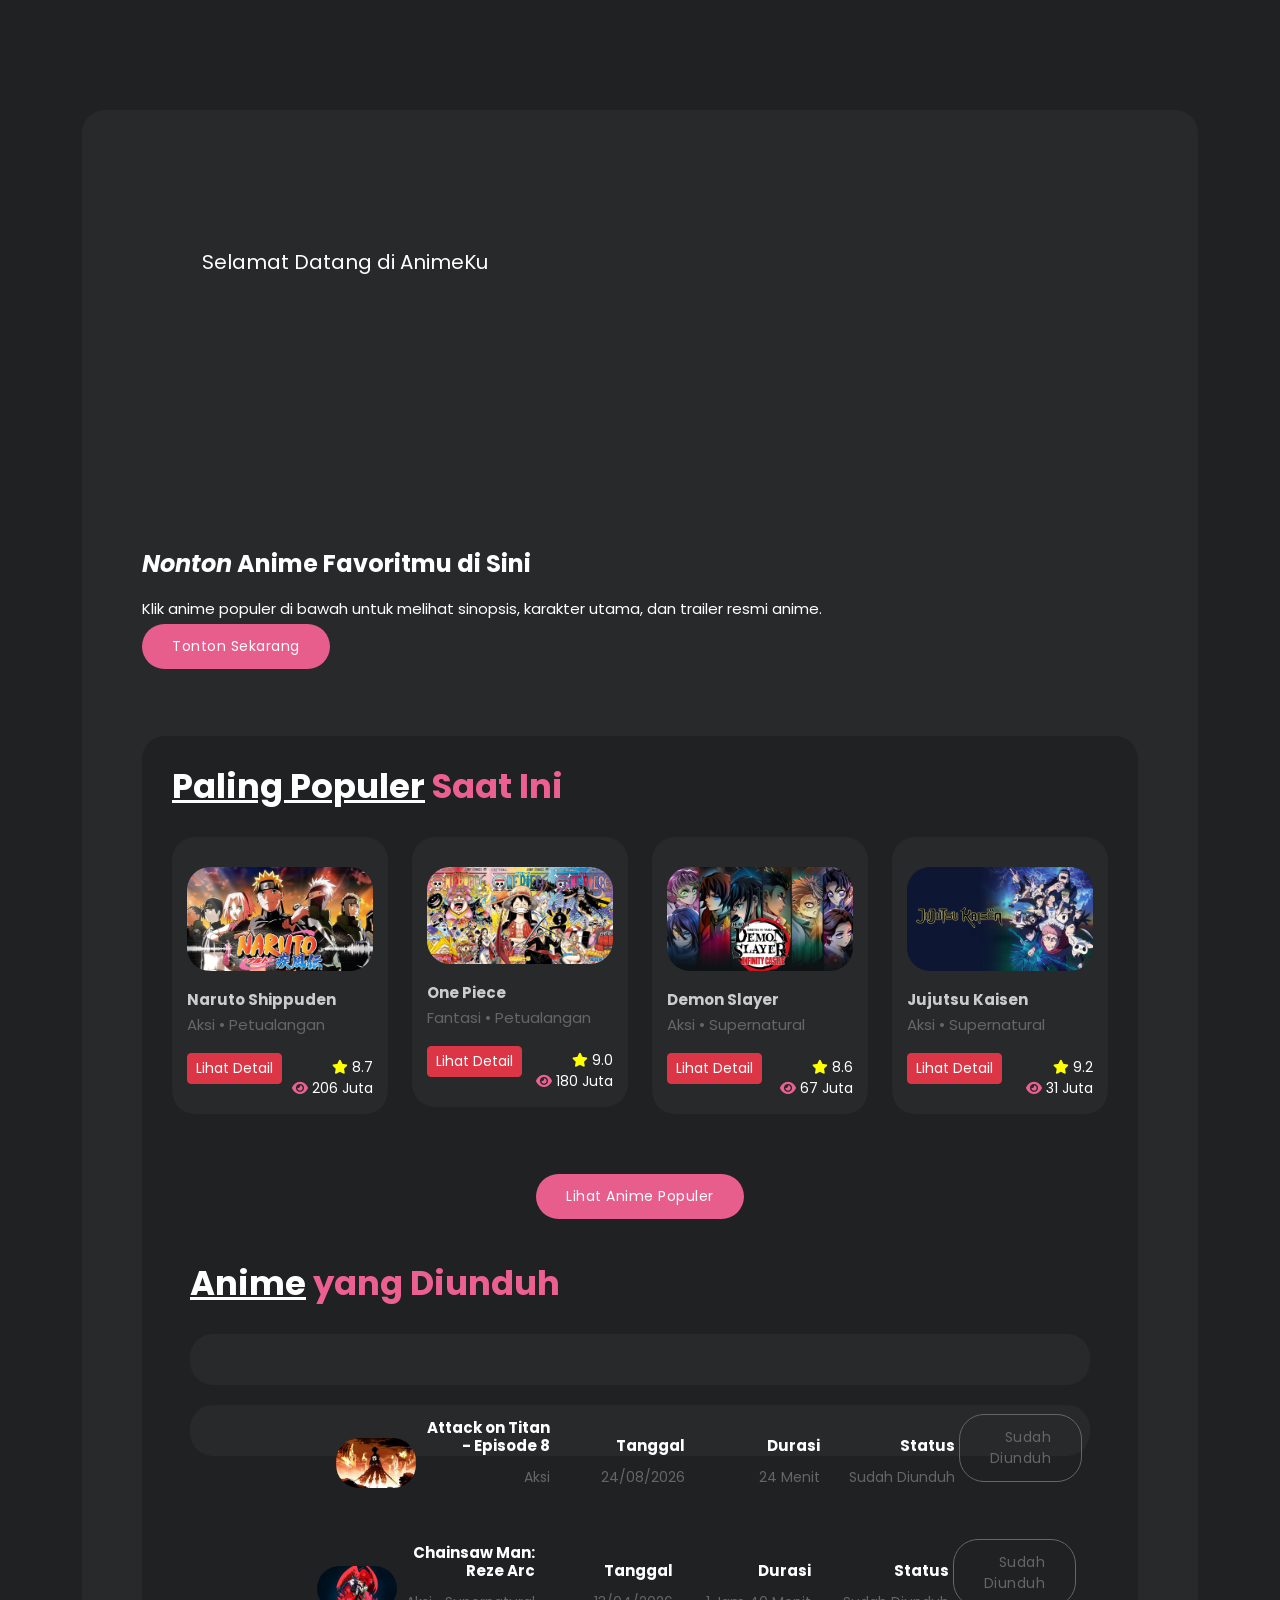
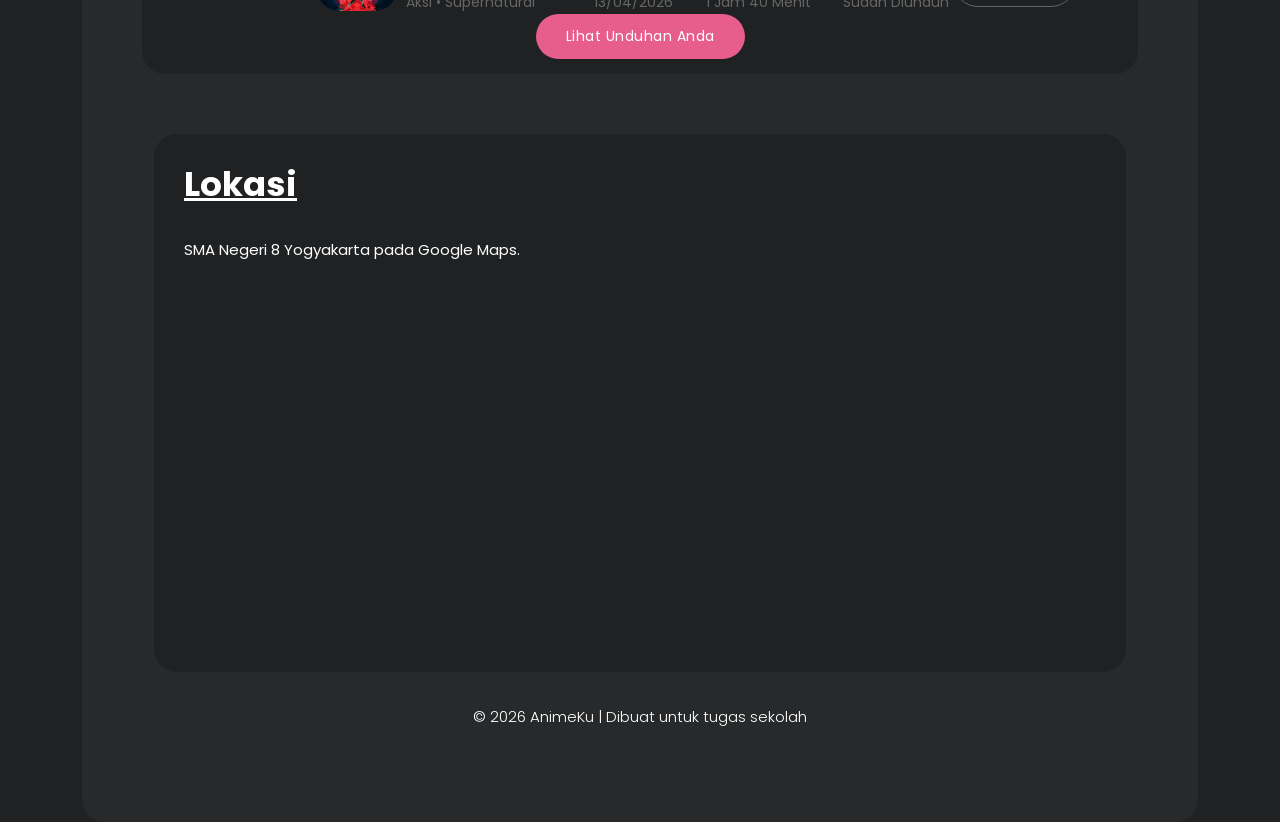
==== commit f619171e: "Update index.html" ====
--- a/index.html
+++ b/index.html
@@ -90,6 +90,8 @@
         <a href="naruto.html" class="btn btn-danger btn-sm mt-3">
           Lihat Detail
         </a>
+      </div>
+    </div>
      
     <!-- ONE PIECE -->
     <div class="col-lg-3 col-sm-6">
@@ -109,6 +111,8 @@
         <a href="onepiece.html" class="btn btn-danger btn-sm mt-3">
           Lihat Detail
         </a>
+      </div>
+    </div>
     
     <!-- DEMON SLAYER -->
     <div class="col-lg-3 col-sm-6">
@@ -128,6 +132,8 @@
         <a href="demonslayer.html" class="btn btn-danger btn-sm mt-3">
           Lihat Detail
         </a>
+      </div>
+    </div>
     
     <!-- JUJUTSU -->
     <div class="col-lg-3 col-sm-6">
@@ -147,6 +153,9 @@
         <a href="jujutsu.html" class="btn btn-danger btn-sm mt-3">
           Lihat Detail
         </a>
+      </div>
+    </div>
+
 
   <div class="main-button" style="margin-top:30px;">
     <a href="streams.html">Lihat Anime Populer</a>
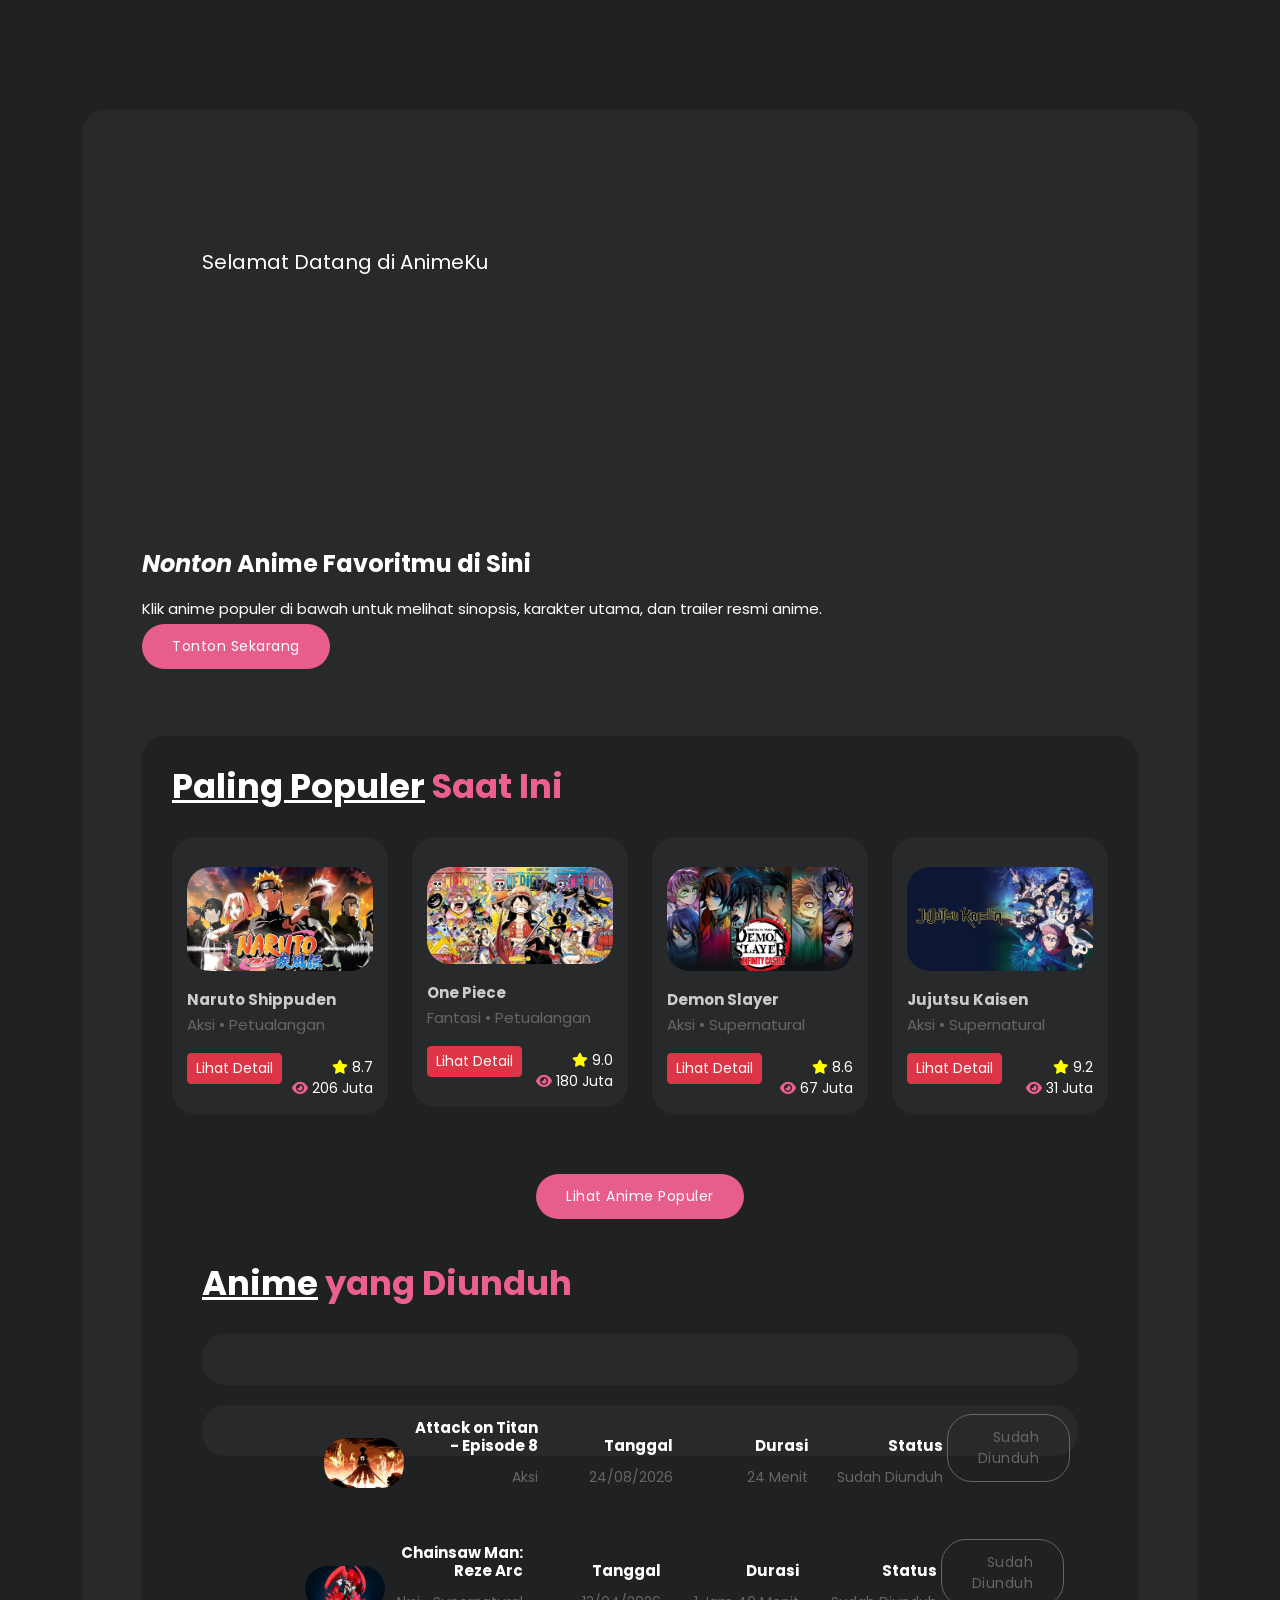
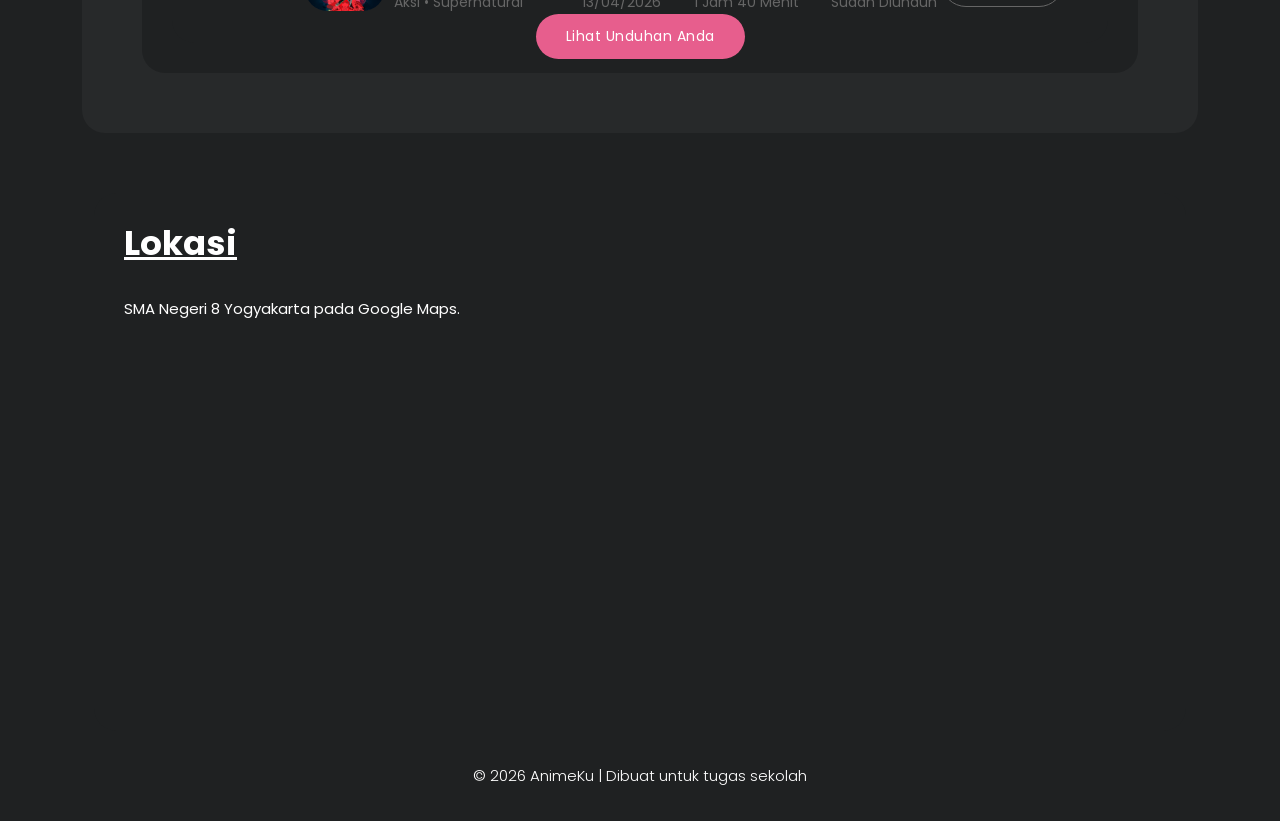
==== commit 87d36544: "Update index.html" ====
--- a/index.html
+++ b/index.html
@@ -155,7 +155,7 @@
         </a>
       </div>
     </div>
-
+  </div>
 
   <div class="main-button" style="margin-top:30px;">
     <a href="streams.html">Lihat Anime Populer</a>
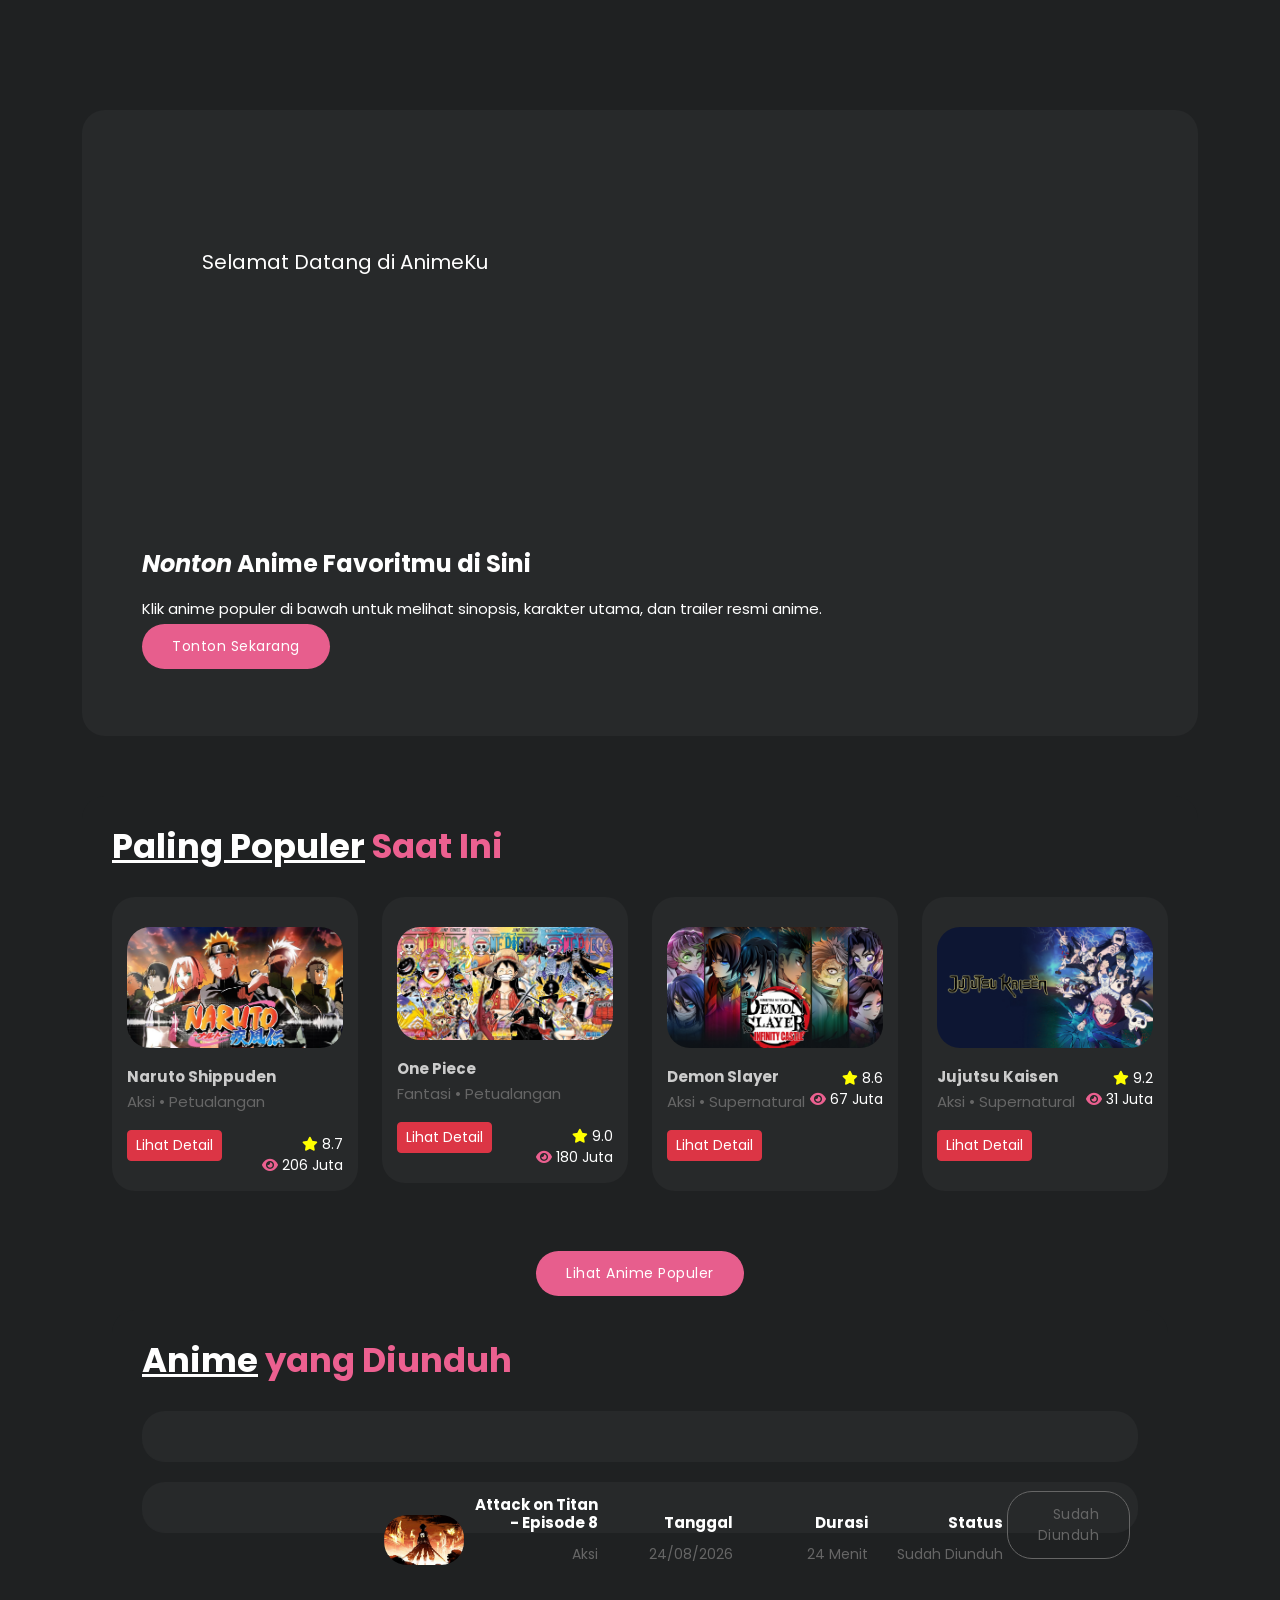
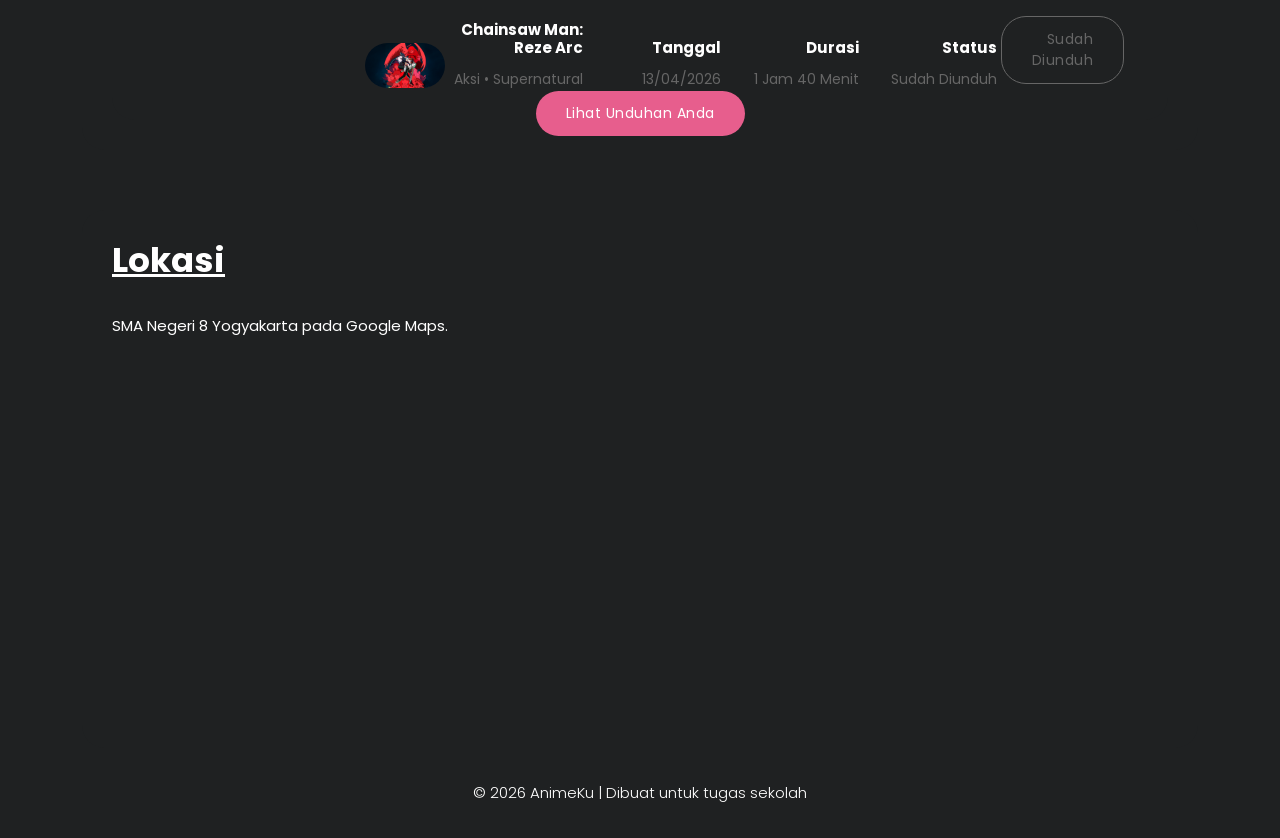
==== commit 8e81dfdd: "Update index.html" ====
--- a/index.html
+++ b/index.html
@@ -63,6 +63,8 @@
     <div class="main-button">
       <a href="streams.html">Tonton Sekarang</a>
     </div>
+  
+</div>
 
 <!-- POPULER -->
 <div class="most-popular">
@@ -155,6 +157,7 @@
         </a>
       </div>
     </div>
+    
   </div>
 
   <div class="main-button" style="margin-top:30px;">
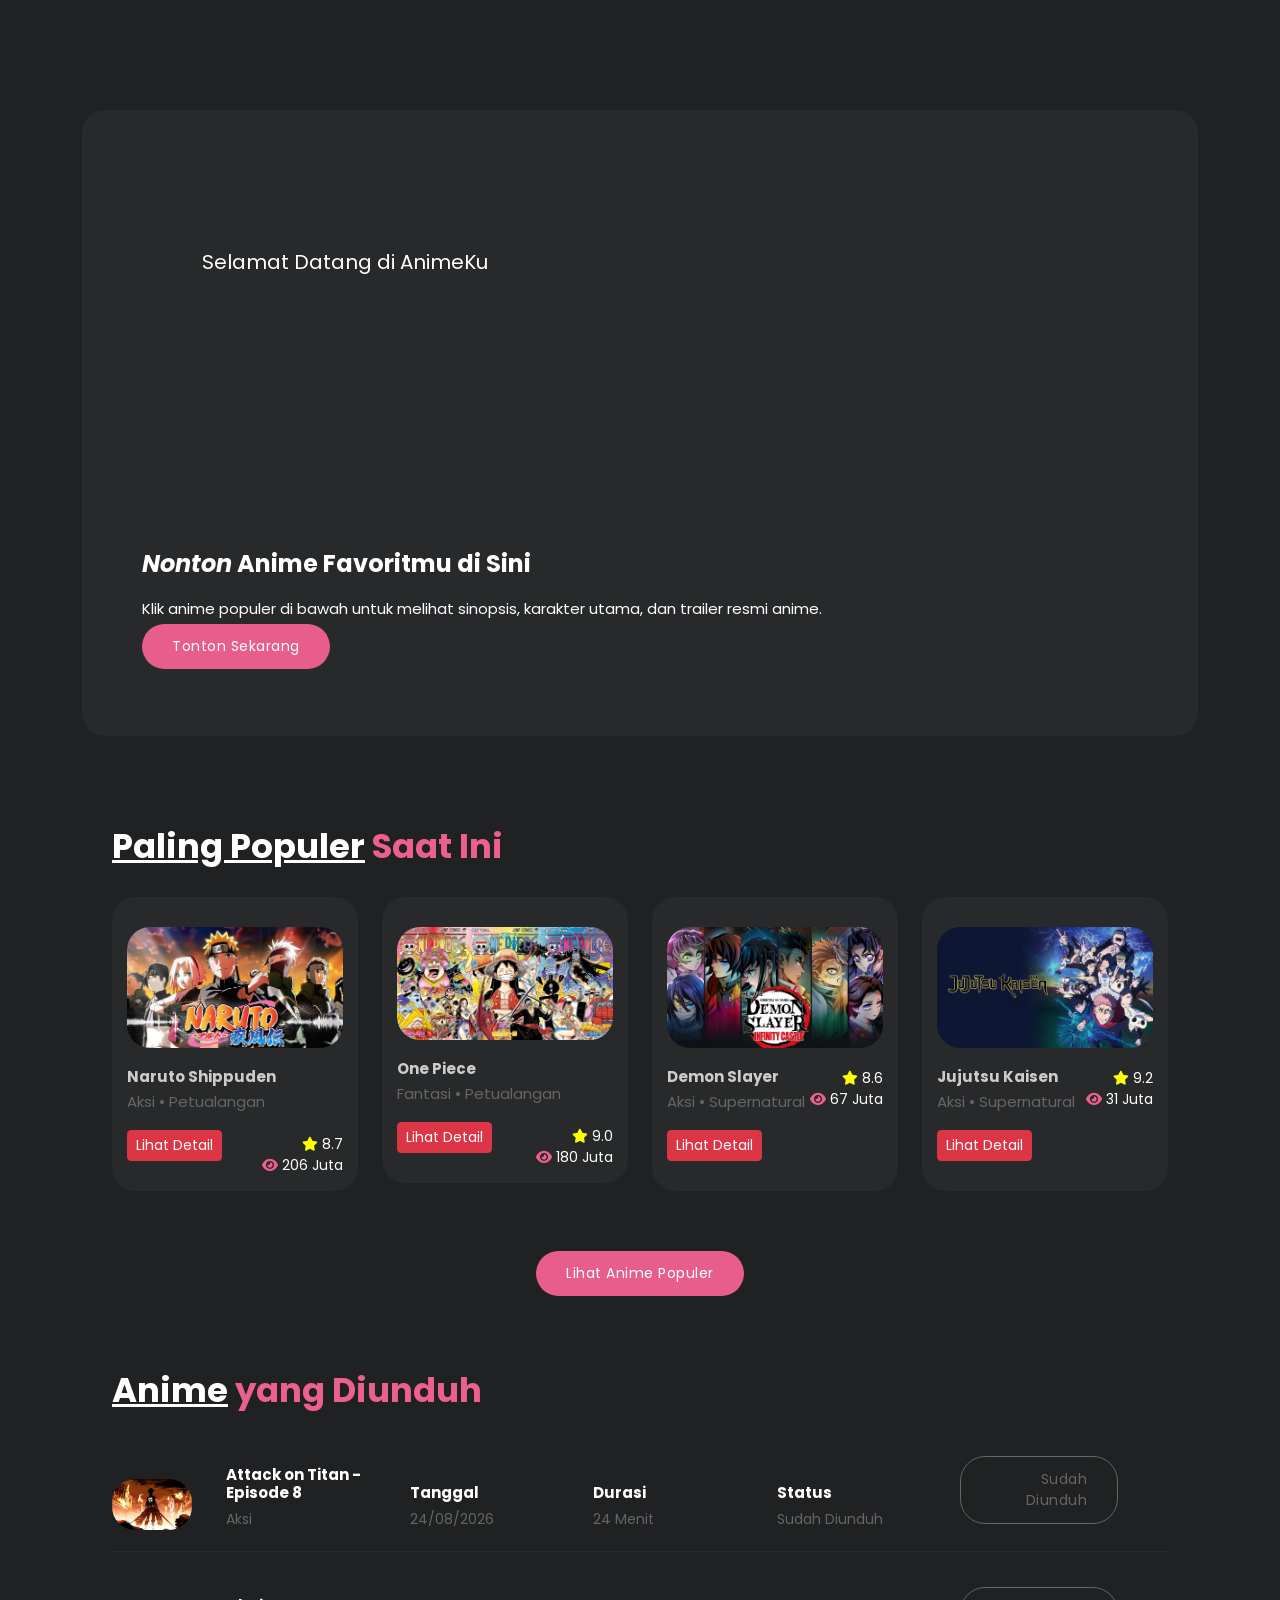
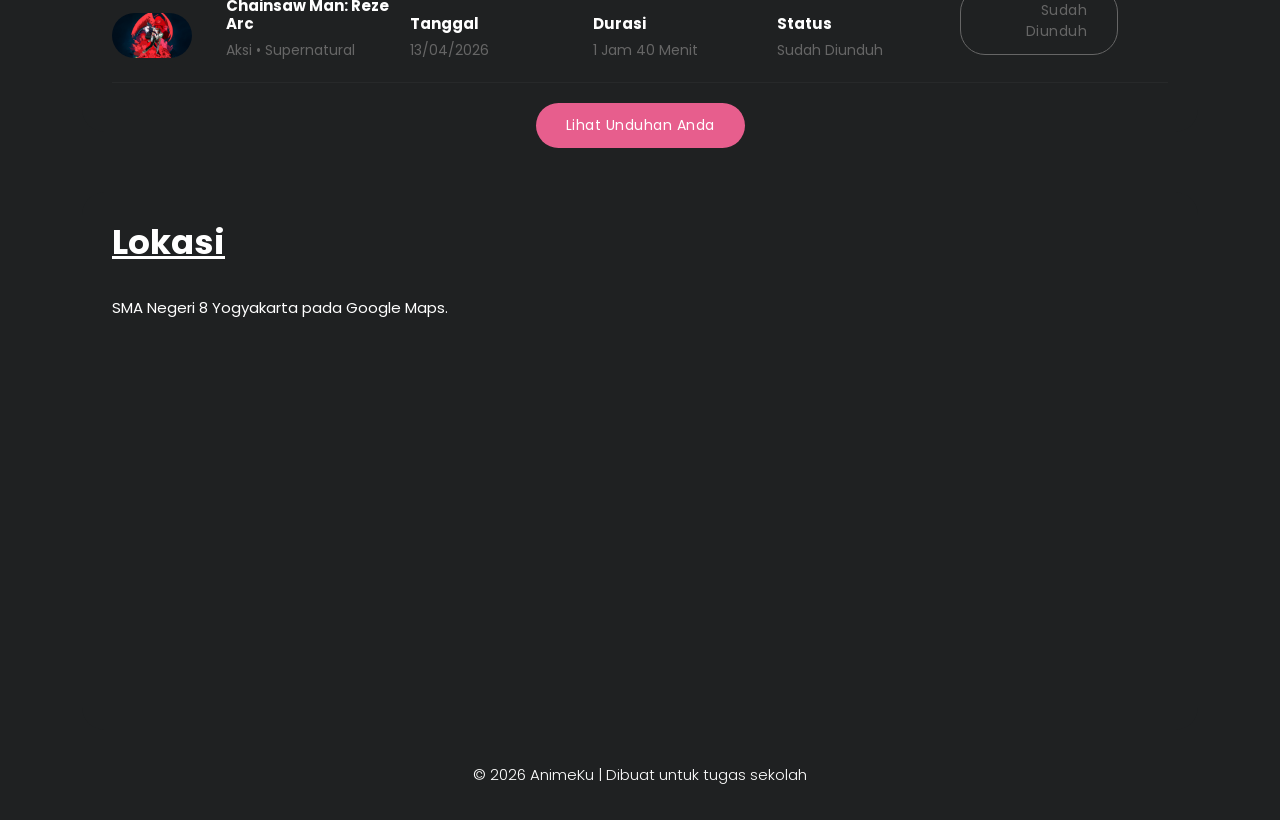
==== commit a3f4e3dc: "Update index.html" ====
--- a/index.html
+++ b/index.html
@@ -161,8 +161,10 @@
   </div>
 
   <div class="main-button" style="margin-top:30px;">
-    <a href="streams.html">Lihat Anime Populer</a>
-  </div>
+  <a href="streams.html">Lihat Anime Populer</a>
+</div>
+
+</div> <!-- tutup most-popular -->
 
 <!-- DOWNLOAD -->
 <div class="gaming-library">
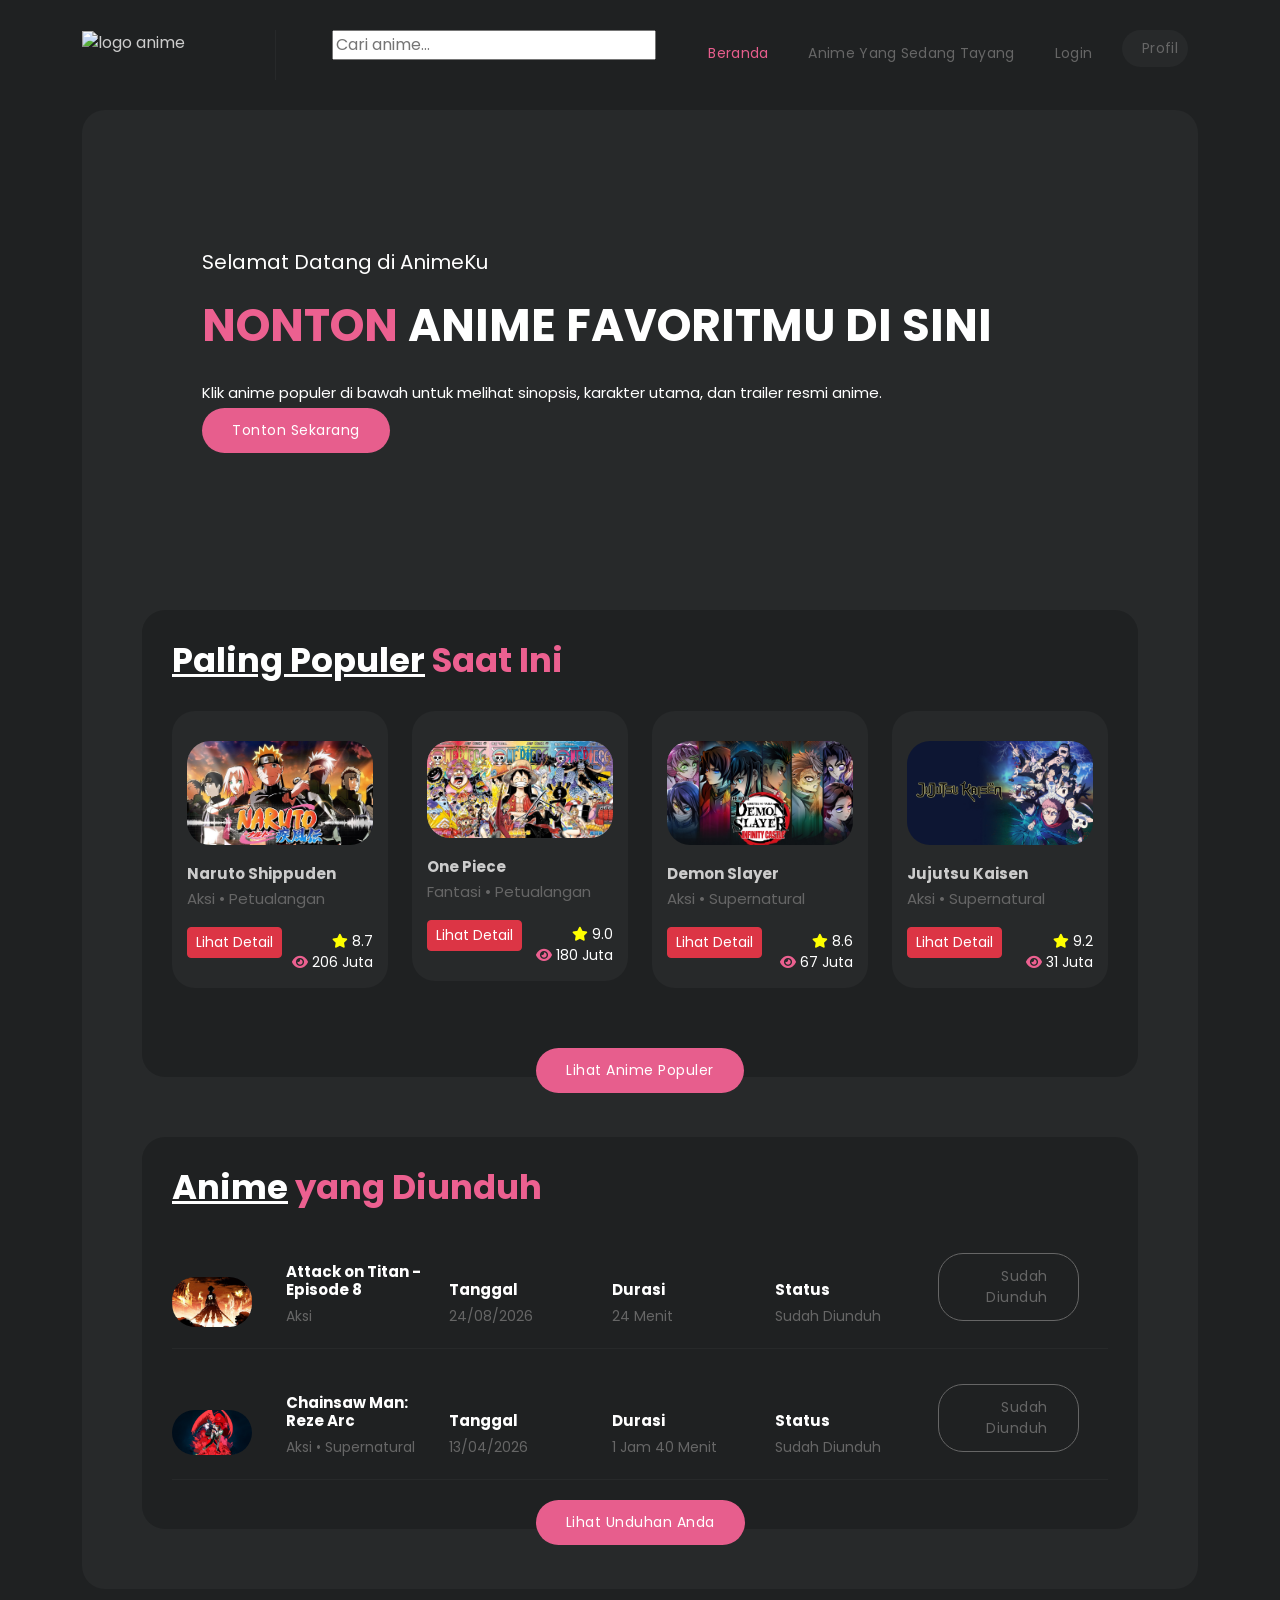
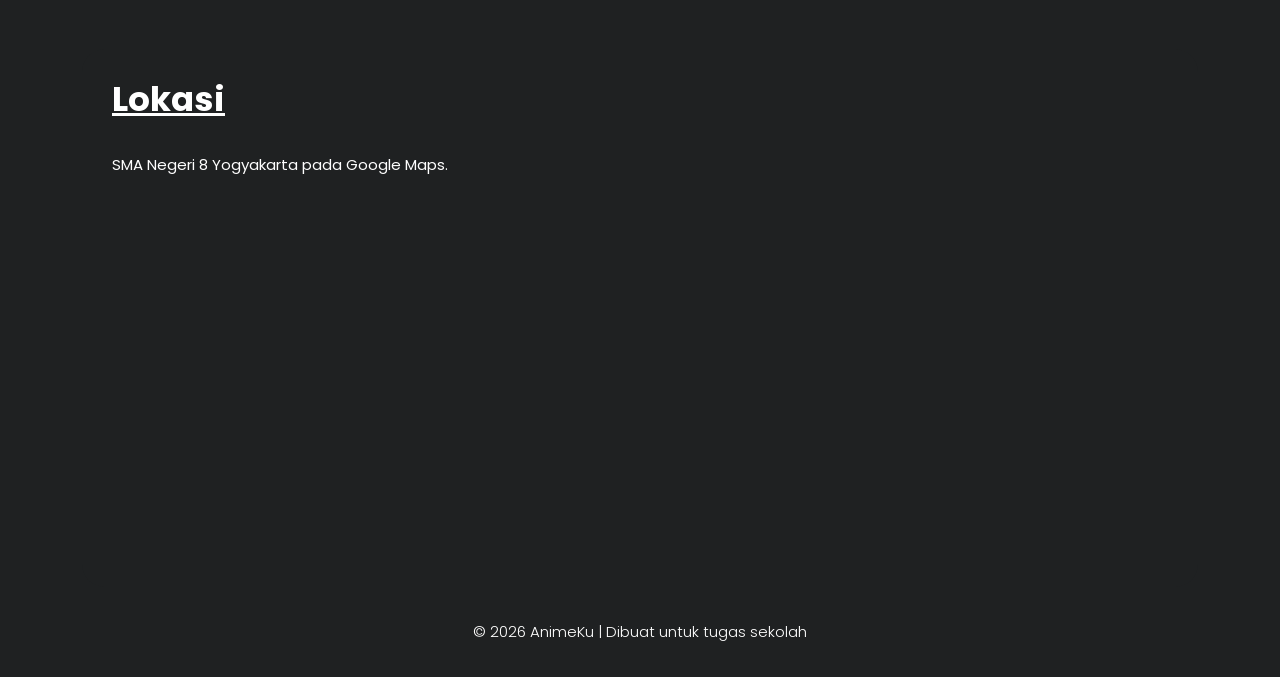
==== commit 2097df3b: "Update index.html" ====
--- a/index.html
+++ b/index.html
@@ -50,20 +50,23 @@
 <!-- BANNER -->
 <div class="main-banner">
   <div class="header-text">
+
     <h6>Selamat Datang di AnimeKu</h6>
-  </div>
-</div>
-  
-<h4><em>Nonton</em> Anime Favoritmu di Sini</h4>
-
-<p style="color:white; margin-top:15px;">
-Klik anime populer di bawah untuk melihat sinopsis,
-karakter utama, dan trailer resmi anime.
-</p>
+
+    <h4>
+      <em>Nonton</em> Anime Favoritmu di Sini
+    </h4>
+
+    <p style="color:white; margin-top:15px;">
+      Klik anime populer di bawah untuk melihat sinopsis,
+      karakter utama, dan trailer resmi anime.
+    </p>
+
     <div class="main-button">
       <a href="streams.html">Tonton Sekarang</a>
     </div>
-  
+
+  </div>
 </div>
 
 <!-- POPULER -->
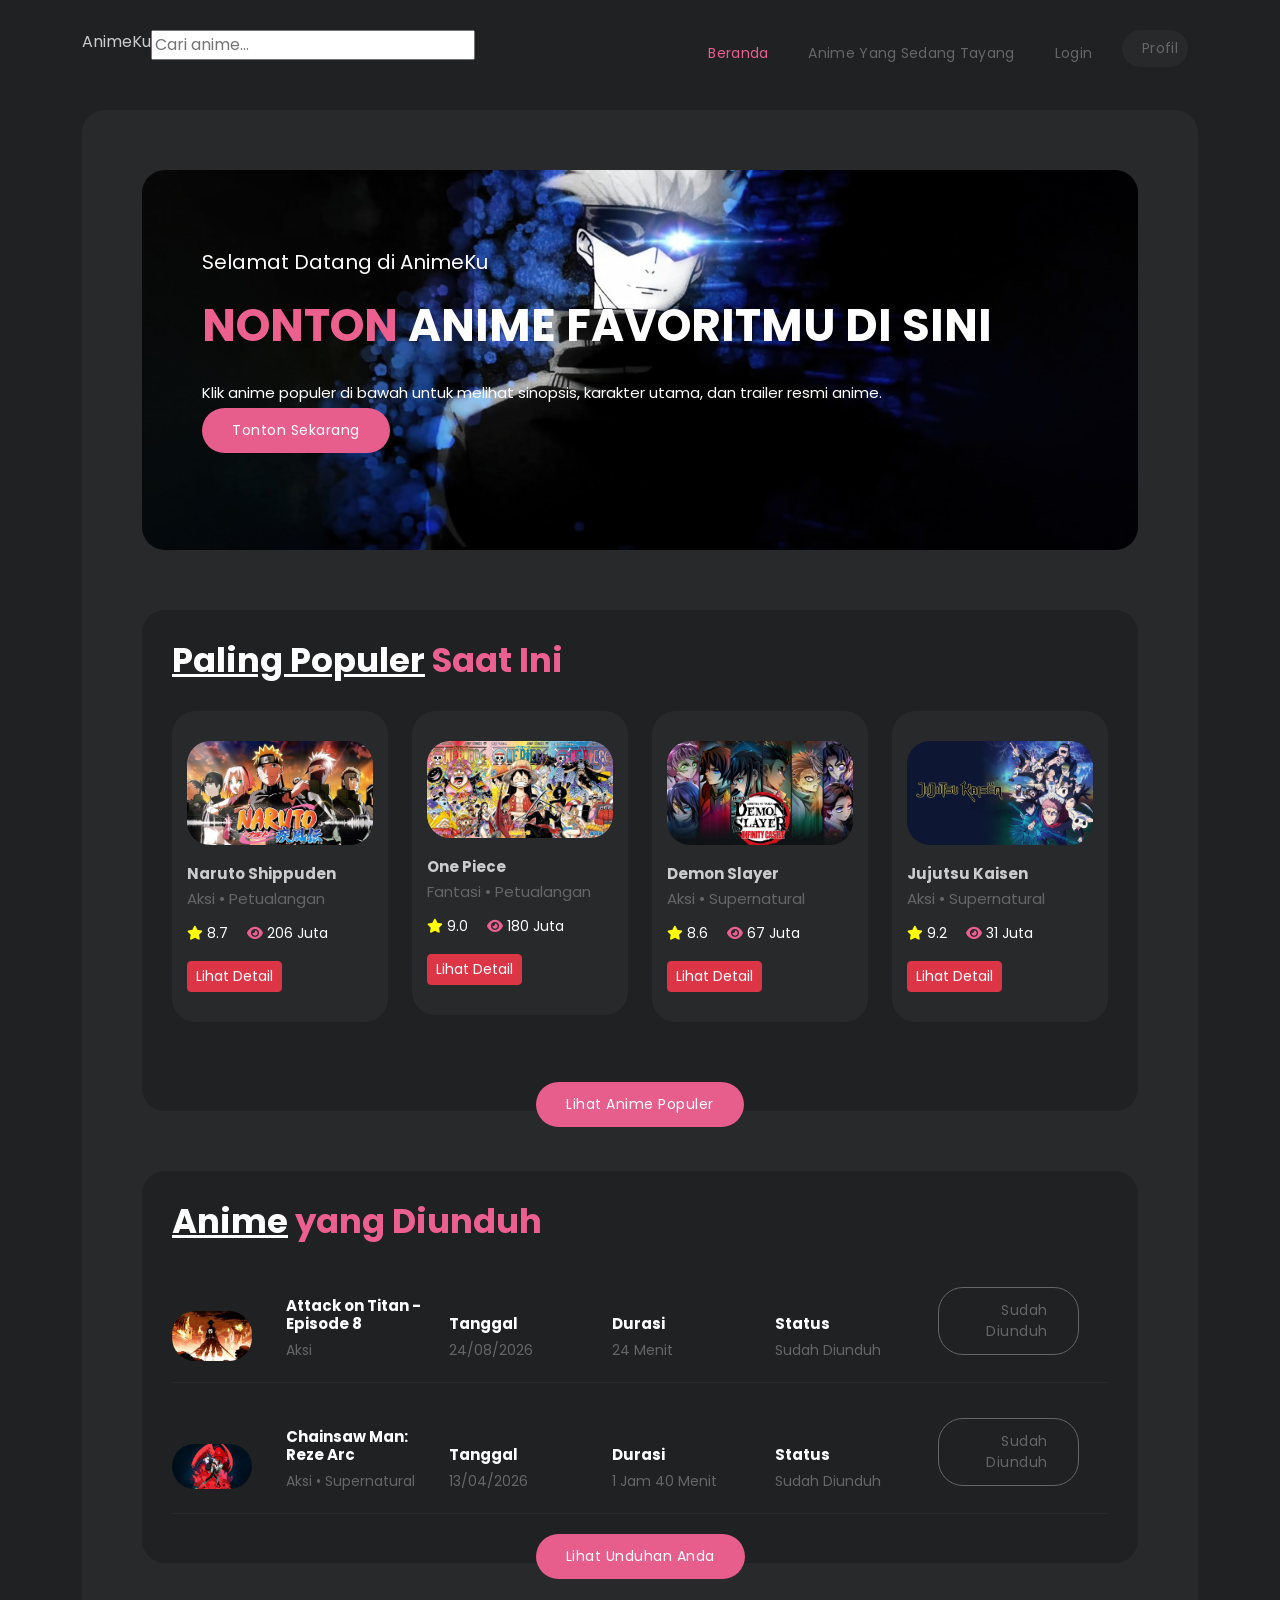
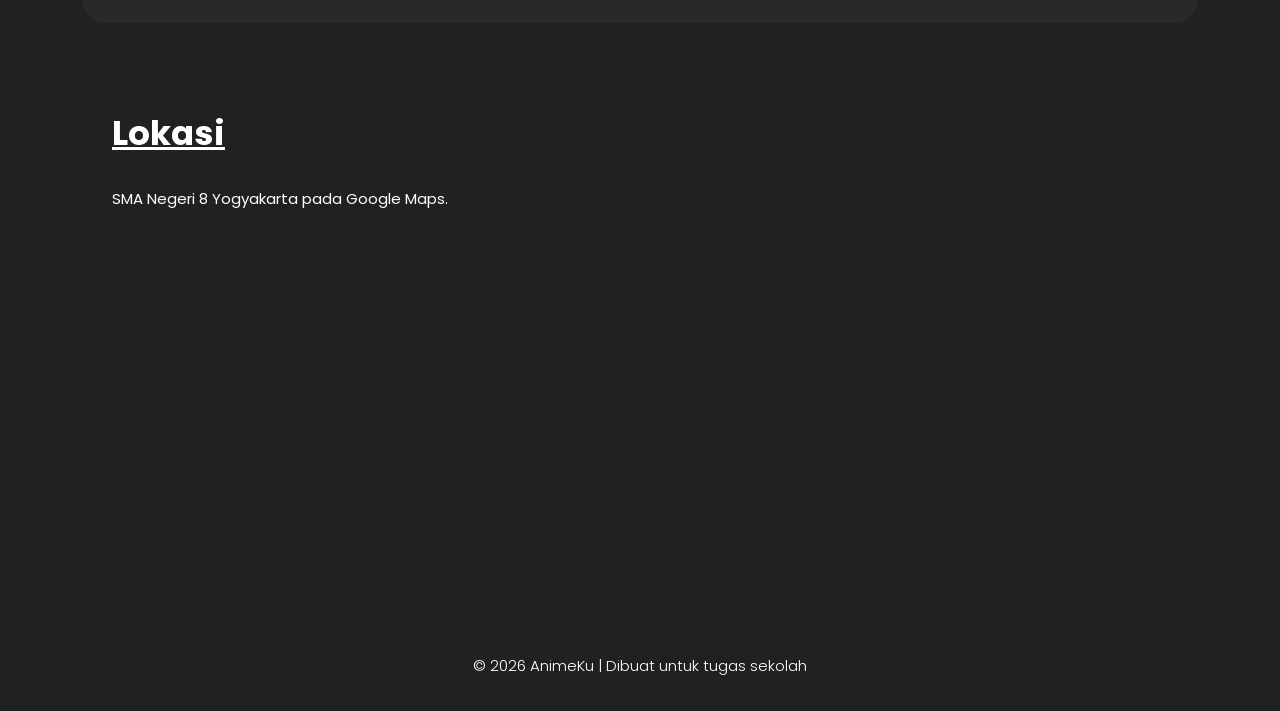
==== commit 2617d167: "Update index.html" ====
--- a/index.html
+++ b/index.html
@@ -23,8 +23,8 @@
     <nav class="main-nav">
 
       <!-- LOGO -->
-      <a href="index.html" class="logo">
-        <img src="assets/images/logo.png" alt="logo anime">
+      <a href="index.html" class="logo-text">
+         AnimeKu
       </a>
 
       <!-- SEARCH -->
--- a/assets/css/templatemo-cyborg-gaming.css
+++ b/assets/css/templatemo-cyborg-gaming.css
@@ -773,7 +773,7 @@
 */
 
 .main-banner {
-  background-image: url(../images/banner-bg.jpg);
+  background-image: url(../images/banner-bg.jpeg);
   background-position: center center;
   background-size: cover;
   min-height: 380px;
@@ -845,14 +845,17 @@
 }
 
 .most-popular .item ul {
-  float: right;
-  margin-top: 20px;
+  float: none;
+  margin-top: 10px;
+  padding-left: 0;
 }
 
 .most-popular .item ul li {
-  text-align: right;
-  color: #fff;
-  font-size: 14px;
+  text-align: left;
+  color: #fff;
+  font-size: 14px;
+  display: inline-block;
+  margin-right: 15px;
 }
 
 .most-popular .item ul li:first-child i {
@@ -1732,4 +1735,4 @@
   .gaming-library .item ul li {
     width: 16%;
   }
-}+}
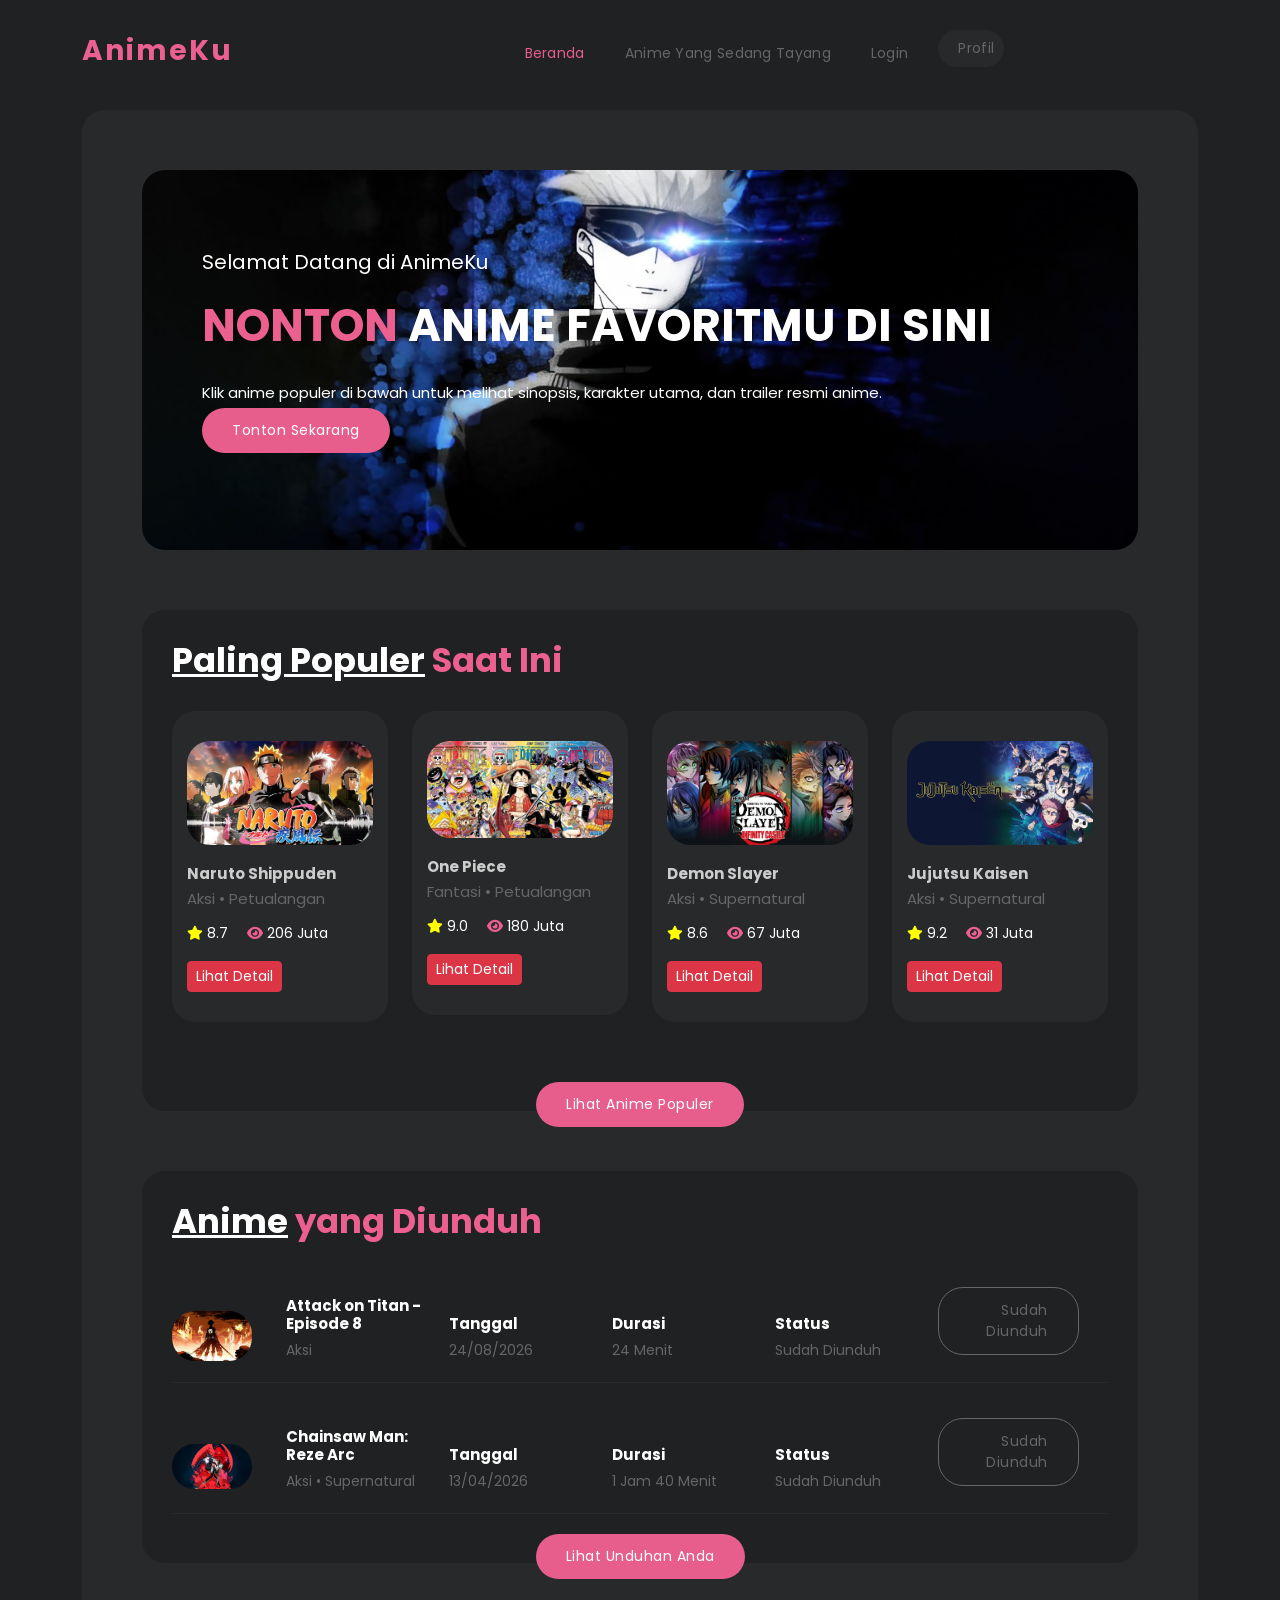
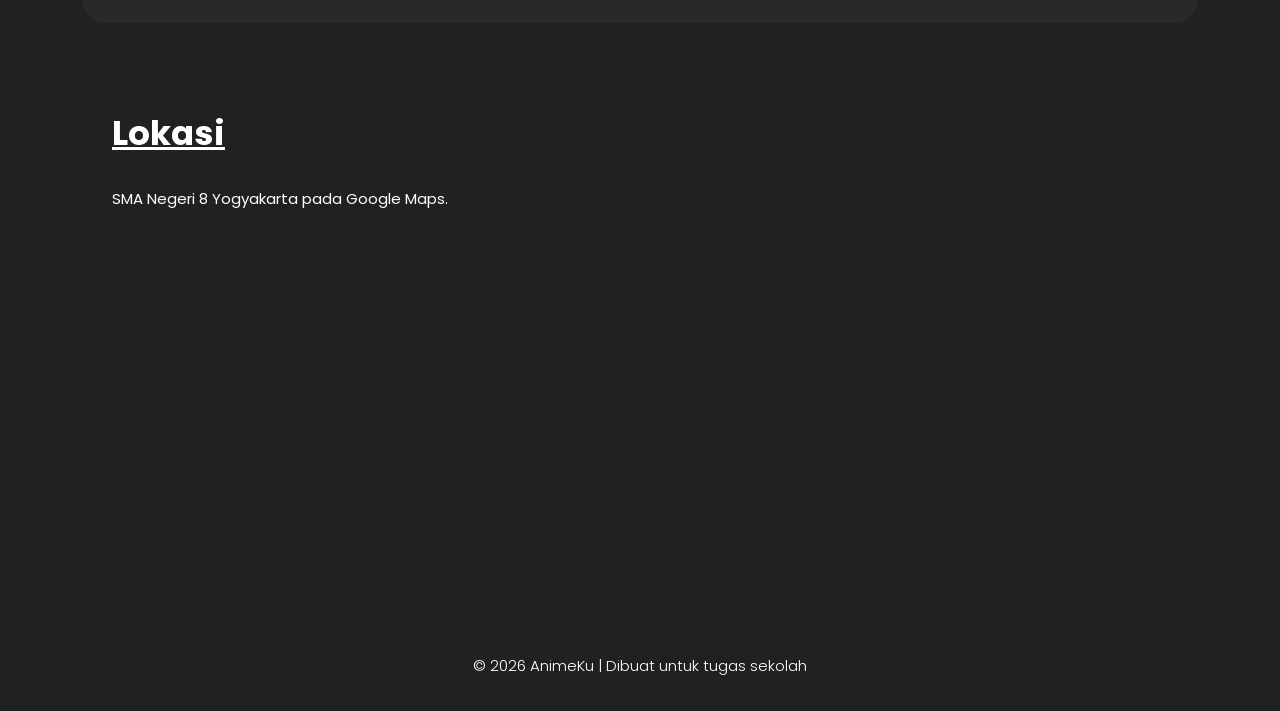
==== commit 31ac23a8: "Update index.html" ====
--- a/index.html
+++ b/index.html
@@ -26,12 +26,7 @@
       <a href="index.html" class="logo-text">
          AnimeKu
       </a>
-
-      <!-- SEARCH -->
-      <div class="search-input">
-        <input type="text" placeholder="Cari anime...">
-      </div>
-
+      
       <!-- MENU -->
       <ul class="nav">
         <li><a href="index.html" class="active">Beranda</a></li>
--- a/assets/css/templatemo-cyborg-gaming.css
+++ b/assets/css/templatemo-cyborg-gaming.css
@@ -1735,4 +1735,16 @@
   .gaming-library .item ul li {
     width: 16%;
   }
-}
+
+}
+.logo-text {
+  font-size: 28px;
+  font-weight: bold;
+  color: #ec6090;
+  text-decoration: none;
+  letter-spacing: 2px;
+}
+
+.logo-text:hover {
+  color: white;
+}
